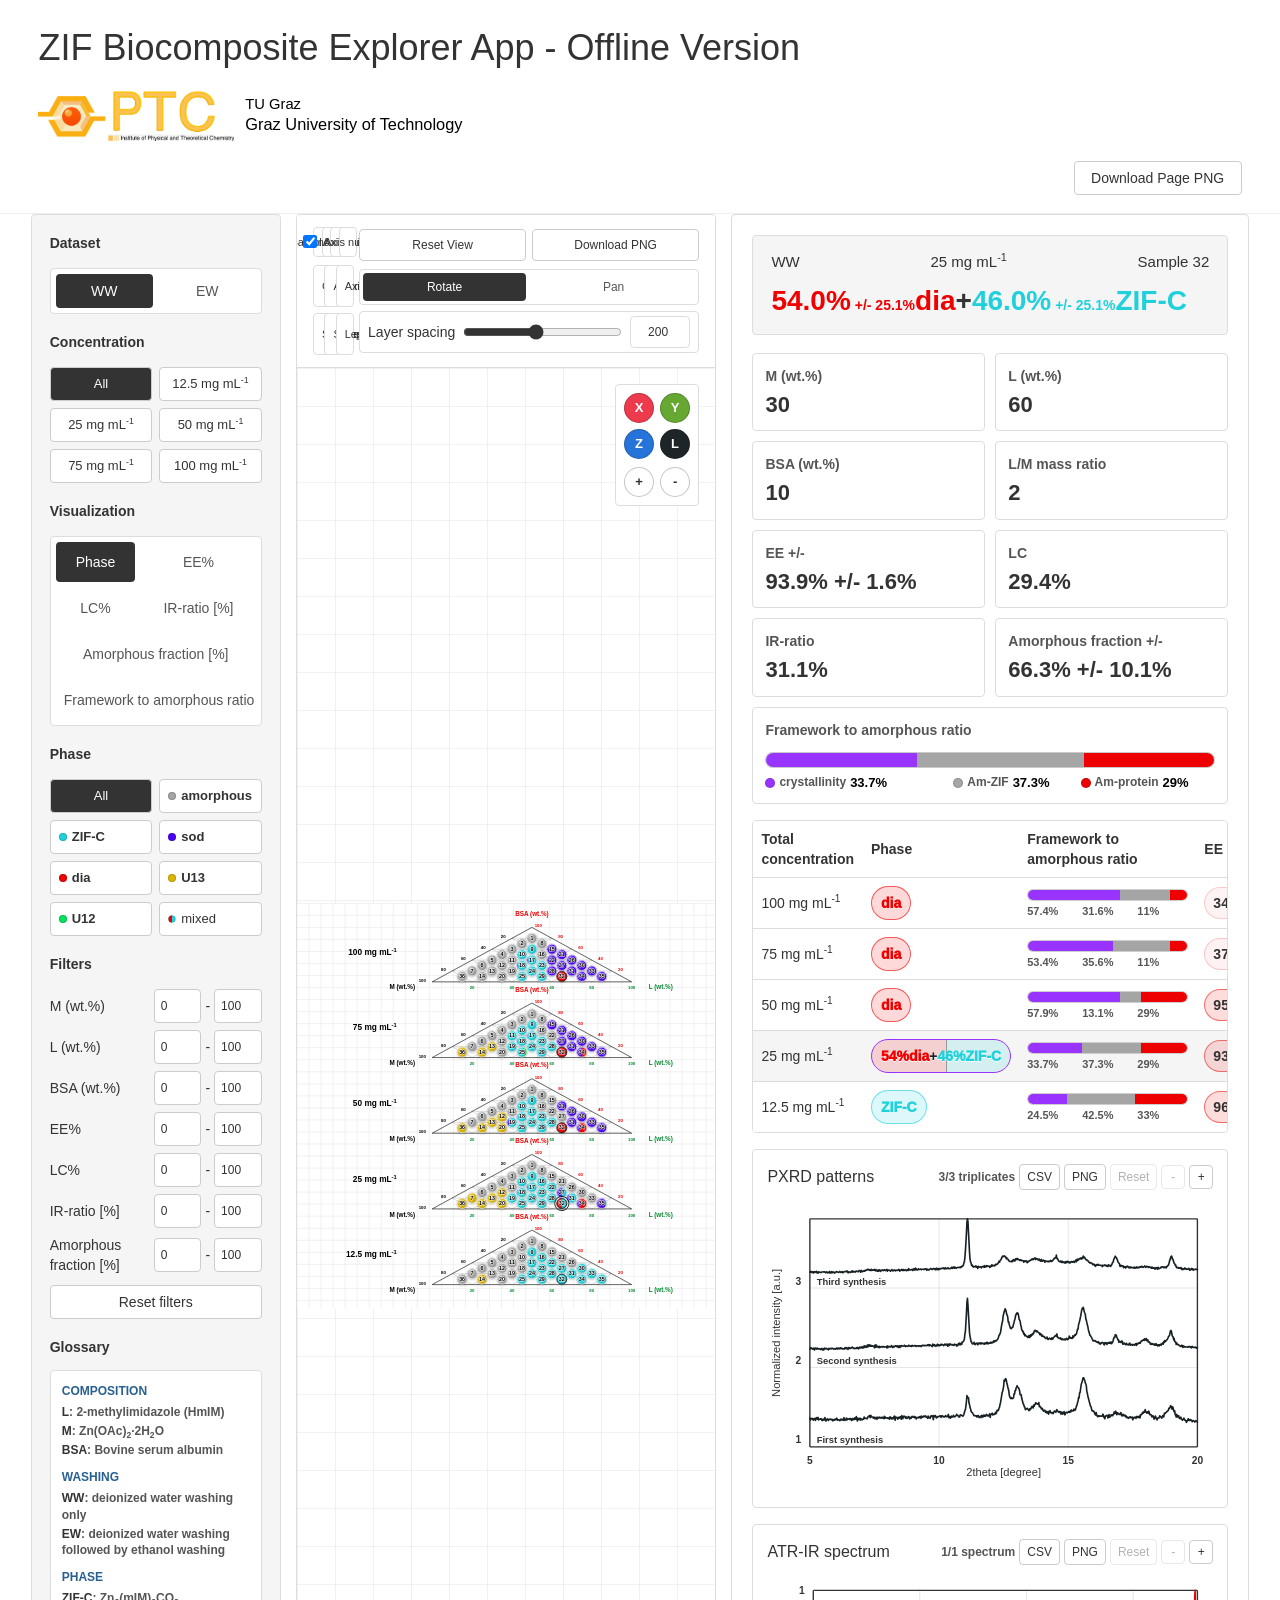
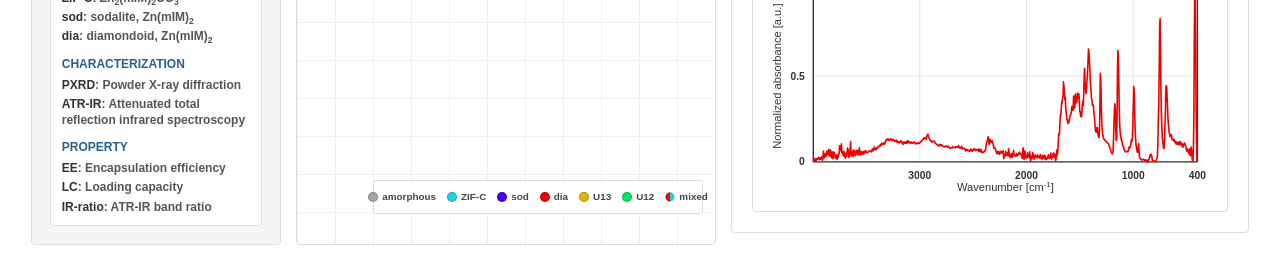
==== index.html @ 2b9bbbc7 "Refresh all website content" ====
<!doctype html>
<html lang="en">
  <head>
    <meta charset="utf-8" />
    <meta name="viewport" content="width=device-width, initial-scale=1" />
    <title>Phase Ternary Stack</title>
    <link rel="stylesheet" href="styles.css?v=20260602-compact-figure-controls" />
  </head>
  <body>
    <header class="app-header">
      <div class="title-row">
        <h1>ZIF Biocomposite Explorer App - Offline Version</h1>
        <a
          class="ptc-logo-link"
          href="https://www.tugraz.at/institute/ptc/home"
          target="_blank"
          rel="noopener noreferrer"
          aria-label="Open PTC Institute homepage"
        >
          <span class="ptc-logo-lockup">
            <img
              class="ptc-logo-image"
              src="PTC.png?v=20260529"
              width="2023"
              height="530"
              alt="PTC Institute of Physical and Theoretical Chemistry"
            />
          </span>
          <span class="ptc-university-text" aria-label="TU Graz, Graz University of Technology">
            <span class="ptc-university-short">TU Graz</span>
            <span>Graz University of Technology</span>
          </span>
        </a>
      </div>
      <button id="downloadPagePng" class="tool-button primary page-download-button" type="button">
        Download Page PNG
      </button>
    </header>

    <main class="app-shell">
      <aside class="controls-panel" aria-label="Display controls">
        <section class="control-section">
          <h2>Dataset</h2>
          <div class="dataset-tabs" aria-label="Dataset">
            <button class="dataset-tab is-active" type="button" data-dataset="WW">WW</button>
            <button class="dataset-tab" type="button" data-dataset="EW">EW</button>
          </div>
        </section>

        <section class="control-section">
          <h2>Concentration</h2>
          <div class="filter-group" id="concentrationFilters" aria-label="Concentration filter"></div>
        </section>

        <section class="control-section">
          <h2>Visualization</h2>
          <div class="metric-tabs" id="visualizationFilters" aria-label="Visualization mode">
            <button class="metric-tab is-active" type="button" data-visualization="phase">Phase</button>
            <button class="metric-tab" type="button" data-visualization="EE">EE%</button>
            <button class="metric-tab" type="button" data-visualization="LC">LC%</button>
            <button class="metric-tab" type="button" data-visualization="IR">IR-ratio [%]</button>
            <button class="metric-tab" type="button" data-visualization="AF">Amorphous fraction [%]</button>
            <button class="metric-tab" type="button" data-visualization="FRAMEWORK">Framework to amorphous ratio</button>
          </div>
        </section>

        <section class="control-section">
          <h2>Phase</h2>
          <div class="filter-group" id="phaseFilters" aria-label="Phase filter"></div>
        </section>

        <section class="control-section">
          <h2>Filters</h2>
          <div class="range-filter-grid" id="valueFilters" aria-label="M, L, BSA, EE, LC, IR-ratio, and amorphous fraction filters">
            <label class="range-filter">
              <span>M (wt.%)</span>
              <span class="range-fields">
                <input type="number" min="0" max="100" step="1" value="0" data-filter-key="M" data-range-bound="min" />
                <span>-</span>
                <input type="number" min="0" max="100" step="1" value="100" data-filter-key="M" data-range-bound="max" />
              </span>
            </label>
            <label class="range-filter">
              <span>L (wt.%)</span>
              <span class="range-fields">
                <input type="number" min="0" max="100" step="1" value="0" data-filter-key="L" data-range-bound="min" />
                <span>-</span>
                <input type="number" min="0" max="100" step="1" value="100" data-filter-key="L" data-range-bound="max" />
              </span>
            </label>
            <label class="range-filter">
              <span>BSA (wt.%)</span>
              <span class="range-fields">
                <input type="number" min="0" max="100" step="1" value="0" data-filter-key="BSA" data-range-bound="min" />
                <span>-</span>
                <input type="number" min="0" max="100" step="1" value="100" data-filter-key="BSA" data-range-bound="max" />
              </span>
            </label>
            <label class="range-filter">
              <span>EE%</span>
              <span class="range-fields">
                <input type="number" min="0" max="100" step="0.1" value="0" data-filter-key="EE" data-range-bound="min" />
                <span>-</span>
                <input type="number" min="0" max="100" step="0.1" value="100" data-filter-key="EE" data-range-bound="max" />
              </span>
            </label>
            <label class="range-filter">
              <span>LC%</span>
              <span class="range-fields">
                <input type="number" min="0" max="100" step="0.1" value="0" data-filter-key="LC" data-range-bound="min" />
                <span>-</span>
                <input type="number" min="0" max="100" step="0.1" value="100" data-filter-key="LC" data-range-bound="max" />
              </span>
            </label>
            <label class="range-filter">
              <span>IR-ratio [%]</span>
              <span class="range-fields">
                <input type="number" min="0" max="100" step="0.1" value="0" data-filter-key="IR" data-range-bound="min" />
                <span>-</span>
                <input type="number" min="0" max="100" step="0.1" value="100" data-filter-key="IR" data-range-bound="max" />
              </span>
            </label>
            <label class="range-filter">
              <span>Amorphous fraction [%]</span>
              <span class="range-fields">
                <input type="number" min="0" max="100" step="0.1" value="0" data-filter-key="AF" data-range-bound="min" />
                <span>-</span>
                <input type="number" min="0" max="100" step="0.1" value="100" data-filter-key="AF" data-range-bound="max" />
              </span>
            </label>
          </div>
          <button id="resetValueFilters" class="filter-reset" type="button">Reset filters</button>
        </section>

        <section class="control-section glossary-section" aria-label="Glossary">
          <h2>Glossary</h2>
          <dl class="glossary-list">
            <div class="glossary-group">
              <dt>Composition</dt>
              <dd><strong>L</strong>: 2-methylimidazole (HmIM)</dd>
              <dd><strong>M</strong>: Zn(OAc)<sub>2</sub>&middot;2H<sub>2</sub>O</dd>
              <dd><strong>BSA</strong>: Bovine serum albumin</dd>
            </div>
            <div class="glossary-group">
              <dt>Washing</dt>
              <dd><strong>WW</strong>: deionized water washing only</dd>
              <dd><strong>EW</strong>: deionized water washing followed by ethanol washing</dd>
            </div>
            <div class="glossary-group">
              <dt>Phase</dt>
              <dd><strong>ZIF-C</strong>: Zn<sub>2</sub>(mIM)<sub>2</sub>CO<sub>3</sub></dd>
              <dd><strong>sod</strong>: sodalite, Zn(mIM)<sub>2</sub></dd>
              <dd><strong>dia</strong>: diamondoid, Zn(mIM)<sub>2</sub></dd>
            </div>
            <div class="glossary-group">
              <dt>Characterization</dt>
              <dd><strong>PXRD</strong>: Powder X-ray diffraction</dd>
              <dd><strong>ATR-IR</strong>: Attenuated total reflection infrared spectroscopy</dd>
            </div>
            <div class="glossary-group">
              <dt>Property</dt>
              <dd><strong>EE</strong>: Encapsulation efficiency</dd>
              <dd><strong>LC</strong>: Loading capacity</dd>
              <dd><strong>IR-ratio</strong>: ATR-IR band ratio</dd>
            </div>
          </dl>
        </section>
      </aside>

      <section class="visual-surface" aria-label="Stacked ternary plot">
        <div class="plot-toolbar">
          <div class="toolbar-left">
            <div class="display-options" aria-label="Display options">
              <label class="display-toggle">
                <input id="sampleNumberToggle" type="checkbox" checked />
                <span>Sample numbers</span>
              </label>
              <label class="display-toggle">
                <input id="concentrationLabelToggle" type="checkbox" checked />
                <span>Concentrations</span>
              </label>
              <label class="display-toggle">
                <input id="axisLabelToggle" type="checkbox" checked />
                <span>Axis labels</span>
              </label>
              <label class="display-toggle">
                <input id="axisTickToggle" type="checkbox" checked />
                <span>Axis numbers</span>
              </label>
            </div>
            <div class="font-size-controls" aria-label="Font size controls">
              <label class="font-size-control">
                <span>Concentration size</span>
                <select id="concentrationFontScale">
                  <option value="0.5">-1x</option>
                  <option value="0.75">-0.5x</option>
                  <option value="1" selected>1x</option>
                  <option value="1.5">1.5x</option>
                  <option value="2">2x</option>
                  <option value="2.5">2.5x</option>
                  <option value="3">3x</option>
                </select>
              </label>
              <label class="font-size-control">
                <span>Axis number size</span>
                <select id="axisTickFontScale">
                  <option value="0.5">-1x</option>
                  <option value="0.75">-0.5x</option>
                  <option value="1" selected>1x</option>
                  <option value="1.5">1.5x</option>
                  <option value="2">2x</option>
                  <option value="2.5">2.5x</option>
                  <option value="3">3x</option>
                </select>
              </label>
              <label class="font-size-control">
                <span>Axis label size</span>
                <select id="axisLabelFontScale">
                  <option value="0.5">-1x</option>
                  <option value="0.75">-0.5x</option>
                  <option value="1" selected>1x</option>
                  <option value="1.5">1.5x</option>
                  <option value="2">2x</option>
                  <option value="2.5">2.5x</option>
                  <option value="3">3x</option>
                </select>
              </label>
              <label class="font-size-control">
                <span>Sample circle size</span>
                <select id="sampleCircleSizeLevel">
                  <option value="0.5">-1x</option>
                  <option value="0.75">-0.5x</option>
                  <option value="1" selected>1x</option>
                  <option value="1.5">1.5x</option>
                  <option value="2">2x</option>
                  <option value="2.5">2.5x</option>
                  <option value="3">3x</option>
                </select>
              </label>
              <label class="font-size-control">
                <span>Sample number size</span>
                <select id="sampleNumberSizeLevel">
                  <option value="0.5">-1x</option>
                  <option value="0.75">-0.5x</option>
                  <option value="1" selected>1x</option>
                  <option value="1.5">1.5x</option>
                  <option value="2">2x</option>
                  <option value="2.5">2.5x</option>
                  <option value="3">3x</option>
                </select>
              </label>
              <label class="font-size-control">
                <span>Legend size</span>
                <select id="legendFontScale">
                  <option value="0.5">-1x</option>
                  <option value="0.75">-0.5x</option>
                  <option value="1" selected>1x</option>
                  <option value="1.5">1.5x</option>
                  <option value="2">2x</option>
                  <option value="2.5">2.5x</option>
                  <option value="3">3x</option>
                </select>
              </label>
            </div>
            <div class="legend" id="legend" aria-label="Phase legend"></div>
          </div>
          <div class="figure-controls">
            <div class="figure-actions">
              <button id="resetView" class="tool-button" type="button">Reset View</button>
              <button id="downloadPng" class="tool-button primary" type="button">Download PNG</button>
            </div>
            <div class="navigation-toolbar" aria-label="Navigation controls">
              <div class="mode-tabs" aria-label="Drag mode">
                <button class="mode-tab is-active" type="button" data-drag-mode="rotate">Rotate</button>
                <button class="mode-tab" type="button" data-drag-mode="pan">Pan</button>
              </div>
              <label class="layer-spacing-control">
                <span class="layer-spacing-head">
                  <span>Layer spacing</span>
                  <input
                    id="layerGapNumber"
                    class="layer-spacing-number"
                    type="number"
                    min="130"
                    max="285"
                    step="1"
                    value="200"
                    aria-label="Layer spacing value"
                  />
                </span>
                <input id="layerGapControl" type="range" min="130" max="285" step="1" value="200" />
              </label>
            </div>
          </div>
        </div>
        <div class="plot-frame">
          <svg id="ternaryStack" role="img" aria-label="Five stacked ternary phase layers"></svg>
          <div class="phase-legend-dock is-hidden" id="phaseLegendDock" aria-label="Visualization legend"></div>
          <div class="view-gizmo" aria-label="View and zoom controls">
            <div class="gizmo-row">
              <button class="gizmo-axis x-axis" type="button" data-view="x" title="Side view">X</button>
              <button class="gizmo-axis y-axis" type="button" data-view="y" title="Front view">Y</button>
            </div>
            <div class="gizmo-row">
              <button class="gizmo-axis z-axis" type="button" data-view="z" title="Top view">Z</button>
              <button class="gizmo-axis l-axis" type="button" data-view="l" title="L direction">L</button>
            </div>
            <div class="gizmo-zoom">
              <button id="zoomIn" type="button" title="Zoom in">+</button>
              <button id="zoomOut" type="button" title="Zoom out">-</button>
            </div>
          </div>
        </div>
      </section>

      <aside class="detail-panel" aria-label="Selected sample phase result">
        <div class="detail-summary-card">
          <div class="detail-heading">
            <div class="detail-heading-meta">
              <p class="eyebrow" id="detailDataset">WW</p>
              <p class="detail-heading-concentration" id="detailHeaderConcentration">100 mg mL<sup>-1</sup></p>
            </div>
            <h2 id="detailTitle">Sample 34</h2>
          </div>

          <div class="phase-result">
            <span id="selectedConcentration">100 mg mL<sup>-1</sup></span>
            <strong id="selectedPhase">-</strong>
          </div>
        </div>

        <dl class="composition-grid">
          <div>
            <dt>M (wt.%)</dt>
            <dd id="detailM">-</dd>
          </div>
          <div>
            <dt>L (wt.%)</dt>
            <dd id="detailL">-</dd>
          </div>
          <div>
            <dt>BSA (wt.%)</dt>
            <dd id="detailBSA">-</dd>
          </div>
          <div>
            <dt>L/M mass ratio</dt>
            <dd id="detailRatio">-</dd>
          </div>
          <div>
            <dt>EE +/-</dt>
            <dd id="detailEE">-</dd>
          </div>
          <div>
            <dt>LC</dt>
            <dd id="detailLC">-</dd>
          </div>
          <div>
            <dt>IR-ratio</dt>
            <dd id="detailIR">-</dd>
          </div>
          <div>
            <dt>Amorphous fraction +/-</dt>
            <dd id="detailAF">-</dd>
          </div>
          <div class="wide-metric framework-detail-card">
            <dt>Framework to amorphous ratio</dt>
            <dd id="detailFramework" class="framework-detail">-</dd>
          </div>
        </dl>

        <div class="phase-table-wrap">
          <table class="phase-table">
            <thead>
              <tr>
                <th>Total concentration</th>
                <th>Phase</th>
                <th>Framework to amorphous ratio</th>
                <th>EE</th>
                <th>LC</th>
                <th>IR-ratio</th>
                <th>Amorphous fraction</th>
              </tr>
            </thead>
            <tbody id="phaseRows"></tbody>
          </table>
          <div class="phase-table-scroll-hint" aria-hidden="true"></div>
        </div>

        <section class="xrd-panel" aria-label="Selected sample PXRD patterns">
          <div class="xrd-heading">
            <h3>PXRD patterns</h3>
            <div class="spectrum-toolbar">
              <span id="xrdStatus">-</span>
              <button id="xrdDownloadCsv" class="spectrum-button" type="button" title="Download PXRD CSV">CSV</button>
              <button id="xrdDownloadPng" class="spectrum-button" type="button" title="Download PXRD PNG">PNG</button>
              <button id="xrdReset" class="spectrum-button" type="button" title="Reset PXRD zoom and pan">Reset</button>
              <button id="xrdZoomOut" class="spectrum-button icon-button" type="button" title="PXRD zoom out">-</button>
              <button id="xrdZoomIn" class="spectrum-button icon-button" type="button" title="PXRD zoom in">+</button>
            </div>
          </div>
          <svg id="xrdPlot" role="img" aria-label="Triplicate PXRD patterns"></svg>
          <div class="xrd-legend" id="xrdLegend"></div>
        </section>

        <section class="xrd-panel ir-panel" aria-label="Selected sample ATR-IR spectrum">
          <div class="xrd-heading">
            <h3>ATR-IR spectrum</h3>
            <div class="spectrum-toolbar">
              <span id="irStatus">-</span>
              <button id="irDownloadCsv" class="spectrum-button" type="button" title="Download ATR-IR CSV">CSV</button>
              <button id="irDownloadPng" class="spectrum-button" type="button" title="Download ATR-IR PNG">PNG</button>
              <button id="irReset" class="spectrum-button" type="button" title="Reset ATR-IR zoom and pan">Reset</button>
              <button id="irZoomOut" class="spectrum-button icon-button" type="button" title="ATR-IR zoom out">-</button>
              <button id="irZoomIn" class="spectrum-button icon-button" type="button" title="ATR-IR zoom in">+</button>
            </div>
          </div>
          <svg id="irPlot" role="img" aria-label="Selected sample ATR-IR spectrum"></svg>
        </section>
      </aside>
    </main>

    <script src="data/phase-data.js"></script>
    <script src="data/metrics-data.js"></script>
    <script src="data/framework-data.js?v=20260601-crystalline-zif-label"></script>
    <script src="data/ir-ratio-data.js"></script>
    <script src="data/amorphous-fraction-data.js"></script>
    <script src="data/xrd-data.js"></script>
    <script src="data/ir-data.js"></script>
    <script src="ptc-logo-data.js?v=20260531-logo"></script>
    <script src="vendor/html2canvas.min.js"></script>
    <script src="app.js?v=20260602-gizmo-top-right"></script>
  </body>
</html>
---- styles.css ----
:root {
  color-scheme: light;
  --bg: #ffffff;
  --surface: #ffffff;
  --surface-strong: #f5f5f5;
  --ink: #333333;
  --muted: #555555;
  --line: #dddddd;
  --line-strong: #cccccc;
  --accent: #337ab7;
  --accent-dark: #286090;
  --shadow: none;
  --radius: 4px;
  --phase-amorphous: #a5a5a5;
  --phase-zifc: #20d1dc;
  --phase-sod: #4900f8;
  --phase-dia: #f10000;
  --phase-u13: #ddb600;
  --phase-u12: #00e45c;
  --phase-mixed: #9933ff;
}

* {
  box-sizing: border-box;
}

html {
  background: #ffffff;
}

body {
  margin: 0;
  min-height: 100vh;
  background: var(--bg);
  color: var(--ink);
  font-family: Arial, sans-serif;
  line-height: 1.42857143;
}

button,
input,
select {
  font: inherit;
}

.app-header {
  display: flex;
  flex-wrap: wrap;
  align-items: center;
  justify-content: space-between;
  gap: 16px 24px;
  padding: 28px clamp(18px, 3vw, 44px) 18px;
}

.title-row {
  display: flex;
  flex-wrap: wrap;
  align-items: center;
  gap: 18px;
}

.ptc-logo-link {
  display: inline-flex;
  align-items: center;
  gap: clamp(8px, 0.9vw, 14px);
  width: auto;
  max-width: min(58vw, 760px);
  min-width: 0;
  padding: 4px 0;
  color: var(--ink);
  line-height: 1;
  text-decoration: none;
}

.ptc-logo-lockup {
  display: inline-flex;
  flex: 0 1 auto;
  align-items: center;
  min-width: 0;
  line-height: 1;
}

.ptc-logo-image {
  display: block;
  width: auto;
  height: clamp(43px, 4vw, 74px);
  max-width: min(27.2vw, 344px);
  object-fit: contain;
}

html.is-page-capturing,
body.is-page-capturing {
  background: #ffffff !important;
}

body.is-page-capturing .app-header,
body.is-page-capturing .ptc-logo-link,
body.is-page-capturing .ptc-logo-lockup {
  background: #ffffff !important;
}

body.is-page-capturing .controls-panel,
body.is-page-capturing .detail-panel {
  position: static !important;
  top: auto !important;
}

body.is-page-capturing .ptc-logo-image {
  max-width: none !important;
  object-fit: unset !important;
  object-position: initial !important;
  background: #ffffff !important;
}

.ptc-mark {
  display: inline-grid;
  flex: 0 0 auto;
  place-items: center;
  width: clamp(46px, 4.4vw, 76px);
  aspect-ratio: 120 / 72;
}

.ptc-mark svg {
  display: block;
  width: 100%;
  height: 100%;
  overflow: visible;
}

.ptc-wordmark {
  display: grid;
  flex: 0 1 auto;
  min-width: 0;
  line-height: 1;
}

.ptc-letters {
  color: #ffc455;
  font-size: clamp(42px, 4.7vw, 76px);
  font-weight: 400;
  letter-spacing: 0;
  line-height: 0.78;
  -webkit-text-stroke: 2px #f0b400;
  text-shadow:
    0 1px 0 #e6ac00,
    0 2px 2px rgba(123, 95, 0, 0.22);
}

.ptc-institute {
  color: #1d2528;
  font-size: clamp(4px, 0.48vw, 7px);
  font-weight: 760;
  line-height: 1;
  white-space: nowrap;
}

.ptc-mark-bar {
  fill: #f0b400;
}

.ptc-mark-hex {
  fill: #ffc237;
}

.ptc-mark-face {
  fill: #fff2c6;
  stroke: #f4d07a;
  stroke-width: 4;
  stroke-linejoin: round;
}

.ptc-mark-core {
  fill: #ff3d10;
}

.ptc-mark-glint {
  fill: rgba(255, 244, 178, 0.9);
}

.ptc-university-text {
  display: grid;
  flex: 0 1 auto;
  gap: 2px;
  color: #000000;
  font-size: clamp(14px, 1.28vw, 22px);
  font-weight: 300;
  letter-spacing: 0;
  line-height: 1.18;
  text-transform: none;
  white-space: nowrap;
}

.ptc-university-short {
  font-size: 0.9em;
}

.page-download-button {
  flex: 0 0 auto;
  margin-left: auto;
  min-width: 168px;
  white-space: nowrap;
}

.eyebrow {
  margin: 0 0 7px;
  color: var(--accent-dark);
  font-size: 28px;
  font-weight: 880;
  letter-spacing: 0;
  text-transform: uppercase;
}

h1,
h2 {
  margin: 0;
  letter-spacing: 0;
}

h1 {
  font-size: clamp(28px, 4vw, 46px);
  line-height: 1;
}

h2 {
  font-size: 28px;
}

.dataset-tabs,
.mode-tabs,
.metric-tabs {
  display: inline-flex;
  align-items: center;
  gap: 6px;
  padding: 5px;
  border: 1px solid var(--line);
  border-radius: var(--radius);
  background: rgba(255, 253, 248, 0.8);
}

.dataset-tabs {
  display: grid;
  grid-template-columns: repeat(2, minmax(0, 1fr));
  width: 100%;
}

.dataset-tabs .dataset-tab {
  width: 100%;
  min-width: 0;
}

.metric-tabs {
  display: grid;
  grid-template-columns: minmax(0, 0.82fr) minmax(0, 1.18fr);
  width: 100%;
}

.metric-tabs .metric-tab {
  width: 100%;
  min-width: 0;
  padding: 10px 8px;
  white-space: nowrap;
}

.metric-tabs .metric-tab[data-visualization="AF"],
.metric-tabs .metric-tab[data-visualization="FRAMEWORK"] {
  grid-column: 1 / -1;
}

.dataset-tab,
.mode-tab,
.metric-tab,
.filter-button {
  min-width: 64px;
  border: 0;
  border-radius: 6px;
  padding: 10px 16px;
  background: transparent;
  color: var(--muted);
  font-family: inherit;
  font-size: 12px;
  font-weight: 500;
  line-height: 1.15;
  cursor: pointer;
}

.dataset-tab.is-active,
.mode-tab.is-active,
.metric-tab.is-active,
.filter-button.is-active {
  background: var(--ink);
  color: #ffffff;
}

.app-shell {
  display: grid;
  grid-template-columns: minmax(190px, 250px) minmax(420px, 1fr) minmax(320px, 520px);
  gap: clamp(12px, 1.2vw, 20px);
  padding: 0 clamp(8px, 2.4vw, 44px) 32px;
}

.visual-surface,
.controls-panel,
.detail-panel {
  border: 1px solid rgba(143, 129, 109, 0.34);
  border-radius: var(--radius);
  background: var(--surface);
  box-shadow: var(--shadow);
}

.visual-surface {
  display: grid;
  grid-template-rows: auto minmax(760px, 1fr);
  min-width: 0;
  overflow: hidden;
  background:
    linear-gradient(90deg, rgba(221, 221, 221, 0.42) 1px, transparent 1px),
    linear-gradient(rgba(221, 221, 221, 0.38) 1px, transparent 1px),
    #ffffff;
  background-size: 38px 38px;
}

.controls-panel {
  position: sticky;
  top: 18px;
  align-self: start;
  display: grid;
  gap: 18px;
  min-width: 0;
  padding: 18px;
}

.control-section {
  display: grid;
  gap: 10px;
}

.control-section h2 {
  color: var(--muted);
  font-size: 12px;
  font-weight: 820;
  text-transform: uppercase;
}

.filter-group {
  display: flex;
  flex-wrap: wrap;
  gap: 7px;
}

.filter-button {
  display: inline-flex;
  align-items: center;
  justify-content: center;
  min-width: auto;
  border: 1px solid var(--line);
  padding: 8px 10px;
  background: #ffffff;
  font-size: 12px;
  font-weight: 500;
  line-height: 1.15;
  white-space: nowrap;
}

.filter-button .phase-dot {
  display: inline-block;
  flex: 0 0 auto;
  width: 10px;
  height: 10px;
  margin-right: 6px;
  border: 1px solid rgba(0, 0, 0, 0.18);
  border-radius: 50%;
  vertical-align: -1px;
}

#concentrationFilters {
  display: grid;
  grid-template-columns: repeat(2, minmax(0, 1fr));
  gap: 7px;
}

#concentrationFilters .filter-button {
  min-width: 0;
  width: 100%;
  padding: 7px 7px;
  font-size: 12px;
  font-weight: 500;
  justify-content: center;
}

#concentrationFilters sup {
  font-size: 0.68em;
  line-height: 0;
  position: relative;
  top: -0.42em;
}

#phaseFilters {
  display: grid;
  grid-template-columns: repeat(2, minmax(0, 1fr));
  gap: 7px;
}

#phaseFilters .filter-button {
  justify-content: flex-start;
  min-width: 0;
  padding: 7px 7px;
  font-size: 12px;
  font-weight: 500;
}

#phaseFilters .filter-button[data-phase-filter="all"] {
  justify-content: center;
}

#phaseFilters .filter-button .phase-dot {
  width: 8px;
  height: 8px;
  margin-right: 5px;
}

#phaseFilters .phase-filter-label {
  font-weight: 500;
}

#phaseFilters .phase-filter-label.is-primary-phase {
  font-weight: 760;
}

.mixed-legend-swatch {
  overflow: visible;
  border: 0 !important;
  border-radius: 0 !important;
  background: none !important;
  shape-rendering: geometricPrecision;
}

.display-toggle {
  display: flex;
  align-items: center;
  gap: 7px;
  width: fit-content;
  border: 1px solid var(--line);
  border-radius: 7px;
  padding: 6px 8px;
  background: #ffffff;
  color: var(--ink);
  font-size: 11px;
  font-weight: 500;
}

.display-toggle input {
  width: 13px;
  height: 13px;
  margin: 0;
  accent-color: var(--teal);
}

.range-filter-grid {
  display: grid;
  gap: 7px;
}

.range-filter {
  display: grid;
  grid-template-columns: 86px minmax(0, 1fr);
  align-items: center;
  gap: 6px;
  color: var(--muted);
  font-size: 12px;
  font-weight: 780;
  line-height: 1.2;
}

.range-fields {
  display: grid;
  grid-template-columns: minmax(42px, 1fr) auto minmax(42px, 1fr);
  align-items: center;
  gap: 4px;
}

.range-fields input {
  width: 100%;
  min-width: 0;
  border: 1px solid var(--line);
  border-radius: 6px;
  padding: 6px 2px 6px 6px;
  background: #ffffff;
  color: var(--ink);
  font-size: 11px;
  font-weight: 720;
}

.filter-reset {
  border: 1px solid var(--line);
  border-radius: 6px;
  padding: 8px 10px;
  background: #ffffff;
  color: var(--muted);
  font-size: 12px;
  font-weight: 760;
  cursor: pointer;
}

.filter-reset:hover {
  color: var(--ink);
}

.layer-spacing-control {
  display: grid;
  gap: 8px;
  border: 1px solid var(--line);
  border-radius: var(--radius);
  padding: 10px;
  background: rgba(255, 253, 248, 0.82);
}

.layer-spacing-head {
  display: flex;
  align-items: center;
  justify-content: space-between;
  gap: 12px;
  color: var(--muted);
  font-size: 12px;
  font-weight: 820;
}

.layer-spacing-number {
  width: 72px;
  min-width: 64px;
  border: 1px solid var(--line);
  border-radius: var(--radius);
  padding: 5px 4px 5px 8px;
  background: #ffffff;
  color: var(--ink);
  text-align: right;
  font-weight: 860;
}

.layer-spacing-control input[type="range"] {
  width: 100%;
  margin: 0;
  accent-color: #333333;
  cursor: pointer;
}

.glossary-section {
  gap: 8px;
}

.glossary-list {
  display: grid;
  gap: 9px;
  margin: 0;
  padding: 10px 11px;
  border: 1px solid var(--line);
  border-radius: var(--radius);
  background: rgba(255, 253, 248, 0.82);
}

.glossary-group {
  display: grid;
  gap: 3px;
}

.glossary-group dt {
  color: var(--accent-dark);
  font-size: 11px;
  font-weight: 860;
  letter-spacing: 0;
  text-transform: uppercase;
}

.glossary-group dd {
  margin: 0;
  color: var(--muted);
  font-size: 11.5px;
  font-weight: 610;
  line-height: 1.28;
}

.glossary-group strong {
  color: var(--ink);
  font-weight: 860;
}

.glossary-group sub {
  font-size: 0.72em;
  line-height: 0;
}

.plot-toolbar {
  display: flex;
  align-items: center;
  justify-content: space-between;
  gap: 18px;
  min-height: 62px;
  padding: 12px 16px;
  border-bottom: 1px solid var(--line);
  background: var(--surface);
}

.toolbar-left {
  --toolbar-control-grid-width: min(100%, 760px);
  display: grid;
  flex: 1 1 auto;
  align-items: start;
  gap: 8px;
  min-width: 0;
}

.display-options {
  display: grid;
  grid-template-columns: repeat(4, minmax(0, 1fr));
  align-items: stretch;
  gap: 6px;
  width: var(--toolbar-control-grid-width);
}

.plot-toolbar .display-toggle {
  justify-content: center;
  min-height: 30px;
  padding: 5px 8px;
  white-space: nowrap;
}

.font-size-controls {
  display: grid;
  grid-template-columns: repeat(3, minmax(0, 1fr));
  align-items: stretch;
  gap: 6px;
  width: var(--toolbar-control-grid-width);
}

.navigation-toolbar {
  display: grid;
  gap: 6px;
  width: 100%;
}

.plot-toolbar .mode-tabs {
  display: grid;
  grid-template-columns: 1fr 1fr;
  min-height: 34px;
  padding: 3px;
  width: 100%;
}

.plot-toolbar .mode-tab {
  width: 100%;
  min-width: 0;
  min-height: 28px;
  padding: 5px 10px;
  font-size: 12px;
  font-weight: 400;
  line-height: 1.1;
}

.plot-toolbar .layer-spacing-control {
  grid-template-columns: auto minmax(120px, 1fr) 60px;
  align-items: center;
  width: 100%;
  min-height: 36px;
  gap: 8px;
  padding: 4px 8px;
  border: 1px solid var(--line);
  border-radius: 7px;
  background: #ffffff;
}

.plot-toolbar .layer-spacing-head {
  display: contents;
  font-size: 12px;
}

.plot-toolbar .layer-spacing-head > span {
  grid-column: 1;
  white-space: nowrap;
}

.plot-toolbar .layer-spacing-number {
  grid-column: 3;
  justify-self: end;
  width: 60px;
  min-width: 60px;
  padding: 4px 6px;
  border: 1px solid var(--line);
  border-radius: 4px;
  font-size: 12px;
  background: #ffffff;
}

.plot-toolbar .layer-spacing-control input[type="range"] {
  grid-column: 2;
  grid-row: 1;
  min-width: 0;
}

.plot-toolbar .layer-spacing-number:focus {
  border-color: var(--accent);
  outline: 2px solid rgba(15, 127, 121, 0.16);
}

.font-size-control {
  display: inline-flex;
  align-items: center;
  gap: 6px;
  min-height: 30px;
  border: 1px solid var(--line);
  border-radius: 7px;
  padding: 5px 7px;
  background: #ffffff;
  color: var(--ink);
  font-size: 11px;
  font-weight: 500;
  white-space: nowrap;
}

.font-size-control select {
  width: 62px;
  min-width: 62px;
  border: 1px solid var(--line);
  border-radius: 5px;
  padding: 3px 18px 3px 6px;
  background: #ffffff;
  color: var(--ink);
  font-size: 11px;
  font-weight: 500;
  cursor: pointer;
}

.plot-toolbar .legend:empty {
  display: none;
}

.figure-controls {
  display: inline-flex;
  flex: 0 0 min(340px, 100%);
  flex-direction: column;
  align-items: flex-end;
  justify-content: flex-end;
  width: min(340px, 100%);
  gap: 6px;
}

.figure-controls .figure-actions {
  display: grid;
  grid-template-columns: minmax(0, 1fr) minmax(0, 1fr);
  width: 100%;
  gap: 6px;
}

.figure-controls .tool-button {
  width: 100%;
  min-width: 0;
  min-height: 32px;
  padding: 4px 10px;
  font-size: 12px;
  font-weight: 400;
  line-height: 16px;
  white-space: nowrap;
}

.legend {
  display: flex;
  flex-wrap: wrap;
  align-items: center;
  gap: 8px 13px;
}

.legend-item {
  display: inline-flex;
  align-items: center;
  gap: 7px;
  color: #3e494c;
  font-size: 12px;
  white-space: nowrap;
}

.legend-item strong {
  font-weight: 850;
}

.legend-swatch {
  width: 12px;
  height: 12px;
  border: 1px solid rgba(0, 0, 0, 0.2);
  border-radius: 50%;
}

.metric-legend {
  display: inline-flex;
  align-items: center;
  gap: 8px;
  color: #3e494c;
  font-size: 12px;
  font-weight: 760;
  white-space: nowrap;
}

.metric-scale {
  width: 126px;
  height: 12px;
  border: 1px solid rgba(0, 0, 0, 0.22);
  border-radius: 999px;
}

.metric-missing {
  width: 12px;
  height: 12px;
  border: 1px solid #4a4a4a;
  border-radius: 50%;
  background: #4a4a4a;
}

.phase-legend-dock {
  --legend-width: min(720px, calc(100% - 220px));
  --legend-font-size: 16px;
  --legend-gap: 18px;
  --legend-item-gap: 7px;
  --legend-padding-x: 18px;
  --legend-padding-y: 10px;
  --legend-swatch-size: 16px;
  --metric-label-width: 228px;
  --metric-scale-width: 260px;
  --legend-offset-x: 0px;
  position: absolute;
  left: 50%;
  bottom: 30px;
  z-index: 4;
  display: inline-flex;
  flex-wrap: nowrap;
  align-items: center;
  justify-content: center;
  gap: var(--legend-gap);
  width: var(--legend-width);
  max-width: calc(100% - 40px);
  padding: var(--legend-padding-y) var(--legend-padding-x);
  border: 1px solid rgba(116, 107, 92, 0.28);
  border-radius: 2px;
  background: rgba(255, 255, 255, 0.94);
  box-shadow: 0 8px 22px rgba(39, 35, 28, 0.12);
  transform: translateX(calc(-50% + var(--legend-offset-x)));
  transform-origin: bottom center;
  white-space: nowrap;
  pointer-events: none;
}

.phase-legend-dock.is-hidden {
  display: none;
}

.phase-legend-dock .legend-item,
.phase-legend-dock .metric-legend {
  flex: 0 1 auto;
}

.phase-legend-dock .legend-item,
.phase-legend-dock .metric-legend {
  font-size: var(--legend-font-size);
}

.phase-legend-dock .legend-item {
  gap: var(--legend-item-gap);
}

.phase-legend-dock .metric-legend {
  width: 100%;
  min-width: 0;
  gap: var(--legend-item-gap);
  justify-content: center;
}

.phase-legend-dock .metric-label {
  flex: 0 0 var(--metric-label-width);
  text-align: left;
}

.phase-legend-dock.is-framework-ratio .framework-legend-label {
  color: #3e494c;
  font-size: var(--legend-font-size);
  font-weight: 900;
  line-height: 1.2;
}

.phase-legend-dock .legend-swatch,
.phase-legend-dock .metric-missing {
  width: var(--legend-swatch-size);
  height: var(--legend-swatch-size);
}

.phase-legend-dock.is-framework-ratio .legend-item,
.phase-legend-dock.is-framework-ratio .legend-item strong {
  font-weight: 760;
}

.phase-legend-dock .metric-scale {
  flex: 1 1 var(--metric-scale-width);
  width: var(--metric-scale-width);
  max-width: var(--metric-scale-width);
  height: var(--legend-swatch-size);
}

.figure-actions {
  display: inline-flex;
  align-items: center;
  gap: 8px;
  white-space: nowrap;
}

.tool-button {
  border: 1px solid var(--line-strong);
  border-radius: 6px;
  padding: 10px 14px;
  background: #ffffff;
  color: var(--ink);
  font-weight: 760;
  cursor: pointer;
}

.tool-button.primary {
  border-color: var(--line-strong);
  background: #ffffff;
  color: var(--ink);
}

.plot-frame {
  position: relative;
  overflow: hidden;
  min-height: 760px;
  height: auto;
  cursor: grab;
  isolation: isolate;
  background:
    linear-gradient(90deg, rgba(221, 221, 221, 0.42) 1px, transparent 1px),
    linear-gradient(rgba(221, 221, 221, 0.38) 1px, transparent 1px),
    #ffffff;
  background-size: 38px 38px;
}

.plot-frame::before {
  content: "";
  position: absolute;
  inset: 0;
  z-index: -1;
  background:
    linear-gradient(90deg, rgba(221, 221, 221, 0.42) 1px, transparent 1px),
    linear-gradient(rgba(221, 221, 221, 0.38) 1px, transparent 1px),
    #ffffff;
  background-size: 38px 38px;
}

.plot-frame.is-dragging {
  cursor: grabbing;
}

.plot-frame.is-pan-mode {
  cursor: move;
}

#ternaryStack {
  position: relative;
  z-index: 1;
  display: block;
  width: 100%;
  min-width: 0;
  height: 100%;
  background: transparent;
  touch-action: none;
}

.plot-grid-bg {
  pointer-events: none;
}

.plot-grid-fill {
  fill: #ffffff;
}

.plot-grid-line {
  stroke: rgba(221, 221, 221, 0.42);
  stroke-width: 1;
  vector-effect: non-scaling-stroke;
}

.view-gizmo {
  position: absolute;
  top: 16px;
  right: 16px;
  bottom: auto;
  z-index: 5;
  display: grid;
  justify-items: center;
  gap: 6px;
  padding: 8px;
  border: 1px solid rgba(116, 107, 92, 0.34);
  border-radius: var(--radius);
  background: rgba(255, 253, 248, 0.78);
  box-shadow: 0 8px 22px rgba(40, 37, 31, 0.14);
  backdrop-filter: blur(6px);
}

.gizmo-row,
.gizmo-zoom {
  display: inline-flex;
  align-items: center;
  gap: 6px;
}

.gizmo-axis,
.gizmo-zoom button {
  display: inline-grid;
  place-items: center;
  width: 30px;
  height: 30px;
  border: 1px solid rgba(27, 31, 32, 0.25);
  border-radius: 50%;
  color: #ffffff;
  font-size: 13px;
  font-weight: 850;
  cursor: pointer;
}

.gizmo-axis.x-axis {
  background: #ed3b4d;
}

.gizmo-axis.y-axis {
  background: #66a832;
}

.gizmo-axis.z-axis {
  background: #2674d9;
}

.gizmo-axis.l-axis {
  background: #1d2528;
}

.gizmo-zoom {
  margin-top: 2px;
}

.gizmo-zoom button {
  background: #ffffff;
  color: var(--ink);
}

.layer-shadow {
  fill: transparent;
}

.layer-plane {
  fill: transparent;
  stroke: rgba(45, 47, 41, 0.62);
  stroke-width: 1.25;
}

.layer-grid {
  stroke: rgba(124, 117, 103, 0.28);
  stroke-width: 0.9;
  vector-effect: non-scaling-stroke;
}

.layer-edge {
  stroke: rgba(29, 37, 40, 0.58);
  stroke-width: 1;
  vector-effect: non-scaling-stroke;
}

.layer-label {
  fill: #000000;
  font-size: 26px;
  font-weight: 760;
}

.axis-label {
  fill: #000000;
  font-size: 20px;
  font-weight: 780;
}

.tick-label {
  fill: #000000;
  font-size: 15px;
  font-weight: 720;
}

.sample-point {
  cursor: pointer;
}

.sample-hit {
  fill: transparent;
  pointer-events: all;
}

.sample-dot {
  stroke: #ffffff;
  stroke-width: 2;
  filter: drop-shadow(0 3px 4px rgba(34, 32, 28, 0.18));
}

.framework-ball {
  filter: drop-shadow(0 3px 4px rgba(34, 32, 28, 0.18));
  pointer-events: none;
}

.framework-slice {
  stroke-width: 0.45;
  vector-effect: non-scaling-stroke;
}

.framework-ball-shade {
  fill: url(#frameworkBallGloss);
  pointer-events: none;
}

.framework-outline {
  fill: none;
}

.sample-number {
  fill: #000000;
  font-size: 17px;
  font-weight: 800;
  text-anchor: middle;
  dominant-baseline: middle;
  paint-order: stroke fill;
  stroke: #ffffff;
  stroke-width: 3px;
  stroke-linejoin: round;
  pointer-events: none;
}

.sample-point.is-selected-sample .sample-dot {
  stroke: #1d2528;
  stroke-width: 2.4;
}

.sample-point.is-selected-layer .sample-ring {
  fill: none;
  stroke: #1d2528;
  stroke-width: 3;
  opacity: 1;
}

.sample-ring {
  opacity: 0;
}

.detail-panel {
  position: sticky;
  top: 18px;
  align-self: start;
  min-width: 0;
  overflow: hidden;
  padding: 20px;
}

.detail-summary-card {
  display: grid;
  gap: 16px;
  margin-bottom: 18px;
  padding: 18px;
  border: 1px solid var(--line);
  border-radius: var(--radius);
  background: var(--surface-strong);
}

.detail-heading {
  display: flex;
  align-items: baseline;
  justify-content: space-between;
  gap: 24px;
  margin-bottom: 0;
}

.detail-heading-meta {
  display: contents;
  min-width: 0;
}

.detail-heading .eyebrow {
  color: #333333;
  margin: 0;
  font-size: 15px;
  font-weight: 500;
  line-height: 1.1;
  text-transform: none;
}

.detail-heading-concentration {
  margin: 0;
  color: #333333;
  font-size: 15px;
  font-weight: 500;
  line-height: 1.1;
  white-space: nowrap;
}

#detailTitle {
  flex: 0 0 auto;
  font-size: 15px;
  font-weight: 500;
  line-height: 1.1;
  text-align: left;
  white-space: nowrap;
}

.phase-result {
  display: grid;
  gap: 8px;
  padding: 16px;
  border: 1px solid var(--line);
  border-radius: var(--radius);
  background: var(--surface-strong);
}

.detail-summary-card .phase-result {
  padding: 0;
  border: 0;
  border-radius: 0;
  background: transparent;
}

.detail-summary-card .phase-result > span {
  display: none;
}

.phase-result span {
  color: var(--muted);
  font-size: 13px;
  font-weight: 700;
}

sup {
  font-size: 0.72em;
  line-height: 0;
}

.phase-result strong {
  color: var(--ink);
  font-size: clamp(20px, 2.6vw, 28px);
  line-height: 1.05;
  overflow-wrap: anywhere;
}

.phase-result strong.is-mixed-phase {
  white-space: nowrap;
  overflow-wrap: normal;
}

.phase-result strong strong,
.phase-chip strong,
.phase-component {
  font-size: inherit;
  font-weight: 920;
  line-height: inherit;
}

.phase-result .phase-component {
  display: inline;
}

.phase-result strong .phase-component {
  font-size: inherit;
  line-height: inherit;
  white-space: nowrap;
}

.phase-error {
  color: inherit;
  font-size: 0.18em;
  font-weight: inherit;
  line-height: inherit;
  -webkit-text-fill-color: inherit;
}

.composition-grid {
  display: grid;
  grid-template-columns: repeat(2, minmax(0, 1fr));
  gap: 10px;
  margin: 16px 0;
}

.composition-grid div {
  min-width: 0;
  border: 1px solid var(--line);
  border-radius: var(--radius);
  padding: 12px;
  background: #fbfaf6;
}

.composition-grid dt {
  color: var(--muted);
  font-size: 12px;
  font-weight: 760;
  white-space: nowrap;
}

.composition-grid dd {
  margin: 5px 0 0;
  font-size: 22px;
  font-weight: 780;
}

.composition-grid .wide-metric {
  grid-column: 1 / -1;
}

.framework-detail-card {
  display: grid;
  gap: 8px;
}

.composition-grid dd.framework-detail {
  display: grid;
  gap: 8px;
  margin-top: 4px;
  font-size: 12px;
  font-weight: 760;
}

.framework-ratio-bar {
  display: flex;
  width: 100%;
  height: 16px;
  overflow: hidden;
  border: 1px solid rgba(0, 0, 0, 0.18);
  border-radius: 999px;
  background: #f5f5f5;
}

.framework-ratio-segment {
  min-width: 0;
}

.framework-ratio-values {
  display: grid;
  grid-template-columns: minmax(130px, 1.35fr) minmax(86px, 0.9fr) minmax(108px, 1fr);
  column-gap: 6px;
  row-gap: 4px;
  align-items: start;
  color: var(--muted);
  font-size: 12px;
  font-weight: 760;
  line-height: 1.15;
}

.framework-ratio-item {
  display: inline-flex;
  align-items: center;
  gap: 4px;
  min-width: 0;
  color: inherit;
  line-height: inherit;
  white-space: nowrap;
}

.framework-ratio-swatch {
  flex: 0 0 10px;
  width: 10px;
  height: 10px;
  border: 1px solid rgba(0, 0, 0, 0.16);
  border-radius: 50%;
}

.framework-ratio-label {
  min-width: 0;
  overflow: visible;
  text-overflow: clip;
  white-space: nowrap;
}

.framework-ratio-item strong {
  flex: 0 0 auto;
  color: #000000;
  font-size: 13px;
  font-weight: inherit;
}

.framework-detail-empty {
  display: inline-flex;
  align-items: center;
  width: fit-content;
  border-radius: 999px;
  padding: 5px 9px;
  background: #4a4a4a;
  color: #ffffff;
  font-size: 13px;
  font-weight: 820;
}

.phase-table-wrap {
  overflow-x: auto;
  overflow-y: hidden;
  border: 1px solid var(--line);
  border-radius: var(--radius);
  scrollbar-color: #888888 #e5e5e5;
  scrollbar-width: thin;
}

.phase-table-wrap::-webkit-scrollbar {
  height: 10px;
}

.phase-table-wrap::-webkit-scrollbar-track {
  border-radius: 999px;
  background: #e5e5e5;
}

.phase-table-wrap::-webkit-scrollbar-thumb {
  border-radius: 999px;
  background: #888888;
}

.phase-table-scroll-hint {
  position: sticky;
  left: 0;
  z-index: 1;
  display: none;
  width: calc(100% - 22px);
  min-width: 140px;
  height: 9px;
  margin: 3px 11px 8px;
  border-radius: 999px;
  background: #d7d7d7;
  box-shadow: inset 0 0 0 1px rgba(0, 0, 0, 0.08);
  pointer-events: none;
}

.phase-table-scroll-hint::before {
  content: "";
  display: block;
  width: 58%;
  height: 100%;
  border-radius: inherit;
  background: #858585;
}

body.is-page-capturing .phase-table-scroll-hint {
  display: block;
}

.phase-table {
  width: 100%;
  min-width: 760px;
  border-collapse: collapse;
  background: #ffffff;
}

.phase-table th,
.phase-table td {
  padding: 11px 12px;
  border-bottom: 1px solid #ece5da;
  text-align: left;
  vertical-align: middle;
  font-size: 13px;
}

.phase-table tr:last-child td {
  border-bottom: 0;
}

.phase-table th {
  color: var(--muted);
  font-size: 12px;
  font-weight: 760;
}

.phase-row {
  cursor: pointer;
}

.phase-row.is-active {
  background: #f2f7f6;
}

.phase-chip {
  display: inline-flex;
  flex-wrap: nowrap;
  align-items: center;
  max-width: 100%;
  border: 1px solid rgba(29, 37, 40, 0.14);
  border-radius: 999px;
  padding: 6px 9px;
  color: #172124;
  font-weight: 720;
  line-height: 1.1;
  white-space: nowrap;
}

.phase-chip.is-mixed-phase {
  text-shadow: 0 1px 0 rgba(255, 255, 255, 0.72);
}

.framework-table-ratio {
  display: grid;
  gap: 5px;
  min-width: 160px;
}

.framework-table-bar {
  display: flex;
  width: 100%;
  height: 12px;
  overflow: hidden;
  border: 1px solid rgba(0, 0, 0, 0.16);
  border-radius: 999px;
  background: #f5f5f5;
}

.framework-table-segment {
  min-width: 0;
}

.framework-table-values {
  display: grid;
  grid-template-columns: repeat(3, minmax(0, 1fr));
  gap: 4px;
  color: var(--muted);
  font-size: 10px;
  font-weight: 760;
  line-height: 1;
}

.framework-table-empty {
  display: inline-flex;
  align-items: center;
  width: fit-content;
  border-radius: 999px;
  padding: 5px 8px;
  background: #4a4a4a;
  color: #ffffff;
  font-size: 11px;
  font-weight: 820;
  white-space: nowrap;
}

.metric-value {
  display: inline-flex;
  align-items: center;
  border: 1px solid rgba(29, 37, 40, 0.14);
  border-radius: 999px;
  padding: 5px 8px;
  background: #f8f6f1;
  color: var(--ink);
  font-weight: 760;
  line-height: 1.1;
  white-space: nowrap;
}

.xrd-panel {
  display: grid;
  gap: 10px;
  min-width: 0;
  overflow: hidden;
  margin-top: 16px;
  padding: 14px;
  border: 1px solid var(--line);
  border-radius: var(--radius);
  background: #ffffff;
}

.xrd-heading {
  display: grid;
  grid-template-columns: minmax(0, 1fr) auto;
  align-items: center;
  gap: 8px;
  min-width: 0;
}

.xrd-heading h3 {
  min-width: 0;
  margin: 0;
  color: var(--ink);
  font-size: 15px;
  font-weight: 860;
  line-height: 1.1;
  white-space: nowrap;
}

.xrd-heading span {
  color: var(--muted);
  font-size: 12px;
  font-weight: 760;
  white-space: nowrap;
}

.spectrum-toolbar {
  display: inline-flex;
  flex-wrap: nowrap;
  align-items: center;
  justify-content: flex-end;
  gap: 4px;
  min-width: 0;
  white-space: nowrap;
}

.spectrum-button {
  appearance: none;
  -webkit-appearance: none;
  box-sizing: border-box;
  display: inline-grid;
  place-items: center;
  min-width: 34px;
  height: 24px;
  border: 1px solid var(--line);
  border-radius: 5px;
  padding: 0 7px;
  background: #ffffff;
  color: var(--ink);
  font-size: 11px;
  font-weight: 780;
  line-height: 1;
  cursor: pointer;
}

.spectrum-button:hover {
  border-color: var(--line-strong);
}

.spectrum-button:disabled {
  color: var(--muted);
  cursor: default;
  opacity: 0.45;
}

.spectrum-button.icon-button {
  width: 24px;
  min-width: 24px;
  height: 24px;
  padding: 0;
}

#xrdPlot {
  display: block;
  width: 100%;
  aspect-ratio: 520 / 330;
  cursor: grab;
  touch-action: none;
}

#irPlot {
  display: block;
  width: 100%;
  aspect-ratio: 520 / 260;
  cursor: grab;
  touch-action: none;
}

#xrdPlot.is-spectrum-dragging,
#irPlot.is-spectrum-dragging {
  cursor: grabbing;
}

.xrd-plot-bg {
  fill: #ffffff;
}

.xrd-grid-line {
  stroke: rgba(29, 37, 40, 0.12);
  stroke-width: 1;
}

.xrd-axis-line {
  stroke: #172124;
  stroke-width: 1.6;
}

.xrd-pattern-line {
  fill: none;
  stroke-width: 1.9;
  stroke-linejoin: round;
  stroke-linecap: round;
}

.ir-pattern-line {
  fill: none;
  stroke: #ee0000;
  stroke-width: 1.9;
  stroke-linejoin: round;
  stroke-linecap: round;
}

.xrd-tick-label,
.xrd-axis-title,
.xrd-line-label {
  fill: #172124;
  font-size: 12px;
  font-weight: 720;
}

.xrd-line-label {
  font-size: 11px;
  font-weight: 780;
}

.xrd-axis-title {
  font-size: 13px;
  font-weight: 400;
}

.xrd-empty {
  fill: var(--muted);
  font-size: 18px;
  font-weight: 780;
}

.xrd-legend {
  display: flex;
  flex-wrap: wrap;
  gap: 8px 12px;
}

.xrd-legend-item {
  display: inline-flex;
  align-items: center;
  gap: 6px;
  color: var(--ink);
  font-size: 12px;
  font-weight: 700;
}

.xrd-legend-item.is-missing {
  color: var(--muted);
}

.xrd-swatch {
  width: 20px;
  height: 3px;
  border-radius: 999px;
}

/* Reference-style visual pass: white page, light gray panels, thin Bootstrap-like controls. */
.app-header {
  border-bottom: 1px solid #eeeeee;
  background: #ffffff;
}

.visual-surface,
.controls-panel,
.detail-panel,
.xrd-panel {
  border-color: #dddddd;
  background: #ffffff;
  box-shadow: none;
}

.controls-panel {
  background: #f5f5f5;
}

.visual-surface,
.plot-frame,
.plot-frame::before {
  background:
    linear-gradient(90deg, rgba(221, 221, 221, 0.42) 1px, transparent 1px),
    linear-gradient(rgba(221, 221, 221, 0.38) 1px, transparent 1px),
    #ffffff;
  background-size: 38px 38px;
}

.dataset-tabs,
.mode-tabs,
.metric-tabs,
.plot-toolbar .mode-tabs,
.display-toggle,
.font-size-control,
.layer-spacing-control,
.plot-toolbar .layer-spacing-control,
.glossary-list {
  border-color: #dddddd;
  border-radius: 4px;
  background: #ffffff;
}

.dataset-tab,
.mode-tab,
.metric-tab,
.filter-button {
  border-radius: 4px;
  color: #555555;
}

.dataset-tab.is-active,
.mode-tab.is-active,
.metric-tab.is-active,
.filter-button.is-active {
  background: #333333;
  color: #ffffff;
}

.filter-button,
.filter-reset,
.range-fields input,
.font-size-control select,
.layer-spacing-number,
.spectrum-button,
.tool-button {
  border-color: #cccccc;
  border-radius: 4px;
  background: #ffffff;
  color: #333333;
  box-shadow: none;
}

.tool-button.primary {
  border-color: #cccccc;
  background: #ffffff;
  color: #333333;
}

.filter-button:hover,
.filter-reset:hover,
.spectrum-button:hover,
.tool-button:hover {
  border-color: #adadad;
  background: #eeeeee;
  color: #333333;
}

.tool-button.primary:hover {
  border-color: #adadad;
  background: #eeeeee;
  color: #333333;
}

input:focus,
select:focus,
button:focus-visible,
.plot-toolbar .layer-spacing-number:focus {
  border-color: #66afe9;
  outline: 0;
  box-shadow:
    inset 0 1px 1px rgba(0, 0, 0, 0.075),
    0 0 8px rgba(102, 175, 233, 0.6);
}

input[type="range"] {
  accent-color: #333333;
}

.phase-legend-dock,
.view-gizmo {
  border-color: #dddddd;
  background: rgba(255, 255, 255, 0.96);
  box-shadow: none;
  backdrop-filter: none;
}

.phase-result,
.composition-grid div,
.metric-value,
.phase-table,
.xrd-plot-bg {
  background: #ffffff;
}

.plot-grid-fill,
.xrd-plot-bg {
  fill: #ffffff;
}

.plot-grid-line {
  stroke: rgba(221, 221, 221, 0.42);
}

.phase-result {
  background: #f5f5f5;
}

.composition-grid div,
.phase-table-wrap,
.phase-table th,
.phase-table td,
.xrd-panel {
  border-color: #dddddd;
}

.phase-row.is-active {
  background: #f5f5f5;
}

.layer-plane {
  stroke: rgba(0, 0, 0, 0.58);
}

.layer-grid {
  stroke: rgba(0, 0, 0, 0.14);
}

.layer-edge {
  stroke: rgba(0, 0, 0, 0.46);
}

.sample-dot {
  filter: drop-shadow(0 1px 2px rgba(0, 0, 0, 0.18));
}

.xrd-grid-line {
  stroke: rgba(0, 0, 0, 0.12);
}

.xrd-axis-line {
  stroke: #333333;
}

.xrd-tick-label,
.xrd-axis-title,
.xrd-line-label {
  stroke: none;
  fill: #333333;
}

/* Bootstrap 3 typography alignment with the TUGraz ZIF phase analysis app. */
body {
  font-size: 14px;
  line-height: 20px;
}

h1 {
  font-size: 36px;
  font-weight: 500;
  line-height: 1.1;
}

h2 {
  font-size: 30px;
  font-weight: 500;
  line-height: 1.1;
}

.control-section h2 {
  margin: 0 0 5px;
  color: #333333;
  font-size: 14px;
  font-weight: 700;
  line-height: 20px;
  text-transform: none;
}

.dataset-tab,
.mode-tab,
.metric-tab,
.filter-button,
.filter-reset,
.layer-spacing-head,
.tool-button,
.range-filter {
  font-size: 14px;
  line-height: 20px;
}

.dataset-tab,
.mode-tab,
.metric-tab,
.filter-button,
.filter-reset,
.tool-button {
  min-height: 34px;
  padding: 6px 12px;
  font-weight: 400;
}

.range-fields input,
.layer-spacing-number,
.plot-toolbar .layer-spacing-number {
  height: 34px;
  font-size: 14px;
  font-weight: 400;
  line-height: 20px;
}

.range-fields input {
  padding: 6px 2px 6px 6px;
  font-size: 12px;
}

.layer-spacing-number,
.plot-toolbar .layer-spacing-number {
  padding: 6px 12px;
}

.layer-spacing-head {
  font-weight: 700;
}

.plot-toolbar .layer-spacing-head {
  font-size: 14px;
}

.plot-toolbar .display-toggle,
.plot-toolbar .font-size-control {
  width: 100%;
  box-sizing: border-box;
  min-height: 30px;
  padding: 5px 8px;
  font-size: 11px;
  font-weight: 400;
  line-height: 16px;
}

.plot-toolbar .font-size-control {
  justify-content: space-between;
}

.plot-toolbar .display-toggle input {
  width: 13px;
  height: 13px;
}

.plot-toolbar .font-size-control select {
  width: 58px;
  min-width: 58px;
  height: 30px;
  padding: 3px 18px 3px 6px;
  font-size: 11px;
  font-weight: 400;
  line-height: 16px;
}

.plot-toolbar .mode-tab,
.figure-controls .tool-button {
  min-height: 28px;
  padding: 4px 10px;
  font-size: 12px;
  font-weight: 400;
  line-height: 16px;
}

.range-filter {
  grid-template-columns: 98px minmax(0, 1fr);
  color: #333333;
  font-weight: 700;
}

#concentrationFilters .filter-button,
#phaseFilters .filter-button {
  padding: 6px 8px;
  font-size: 13px;
  line-height: 18px;
}

.glossary-group dt {
  font-size: 12px;
  font-weight: 700;
}

.glossary-group dd {
  font-size: 12px;
  line-height: 1.35;
}

.eyebrow {
  font-size: 28px;
  line-height: 1.1;
}

.phase-result span,
.composition-grid dt {
  font-size: 14px;
  font-weight: 700;
  line-height: 20px;
}

.composition-grid dd {
  font-size: 22px;
  line-height: 1.25;
}

.composition-grid dd.framework-detail {
  font-size: 12px;
  line-height: 1.25;
}

.framework-ratio-values,
.framework-ratio-label {
  font-size: 12px;
  line-height: 1.15;
}

.framework-ratio-item strong {
  color: #000000;
  font-size: 13px;
  line-height: 1.15;
}

.phase-table th,
.phase-table td {
  padding: 8px;
  font-size: 14px;
  line-height: 20px;
}

.phase-table th {
  color: #333333;
  font-weight: 700;
}

.phase-chip,
.metric-value {
  font-size: 14px;
  line-height: 20px;
}

.framework-table-values,
.framework-table-empty {
  font-size: 11px;
}

.xrd-heading h3 {
  font-size: 16px;
  font-weight: 500;
  line-height: 1.1;
}

.xrd-heading span,
.xrd-legend-item {
  font-size: 12px;
  line-height: 20px;
}

.spectrum-button {
  height: 26px;
  font-size: 12px;
  font-weight: 400;
  line-height: 18px;
}

.metric-tabs .metric-tab,
.range-filter > span {
  font-family: inherit;
  font-size: 14px;
  font-weight: 400;
  line-height: 20px;
}

.figure-controls {
  align-items: stretch;
  gap: 8px;
}

.figure-controls .figure-actions,
.navigation-toolbar,
.plot-toolbar .mode-tabs,
.plot-toolbar .layer-spacing-control {
  box-sizing: border-box;
  width: 100%;
}

.figure-controls .tool-button {
  display: inline-flex;
  align-items: center;
  justify-content: center;
  height: 32px;
  min-height: 32px;
  padding: 0 10px;
  font-size: 12px;
  font-weight: 400;
  line-height: 16px;
}

.plot-toolbar .mode-tabs {
  min-height: 34px;
  padding: 3px;
}

.plot-toolbar .mode-tab {
  min-height: 28px;
  padding: 4px 10px;
  font-size: 12px;
  font-weight: 400;
  line-height: 16px;
}

.plot-toolbar .layer-spacing-control {
  grid-template-columns: max-content minmax(120px, 1fr) 60px;
  min-height: 36px;
  gap: 8px;
  padding: 4px 8px;
  color: #333333;
}

.plot-toolbar .layer-spacing-head {
  color: #333333;
  font-weight: 400;
}

.plot-toolbar .layer-spacing-number {
  width: 60px;
  min-width: 60px;
  height: 32px;
  padding: 4px 6px;
  font-size: 12px;
  line-height: 16px;
}

@media (max-width: 980px) {
  .app-header {
    align-items: start;
    flex-direction: column;
  }

  .app-shell {
    grid-template-columns: 1fr;
  }

  .controls-panel,
  .detail-panel {
    position: static;
  }
}

@media (max-width: 640px) {
  .plot-toolbar {
    align-items: start;
    flex-direction: column;
  }

  .figure-controls {
    align-items: start;
    flex-direction: column;
    width: 100%;
  }

  .figure-actions {
    width: 100%;
    justify-content: space-between;
  }

  .plot-frame {
    min-height: 620px;
  }

  .visual-surface {
    grid-template-rows: auto minmax(620px, 1fr);
  }
}

@media (min-width: 981px) and (max-width: 1120px) {
  .app-shell {
    grid-template-columns: minmax(180px, 240px) minmax(420px, 1fr);
  }

  .detail-panel {
    position: static;
    grid-column: 1 / -1;
  }
}
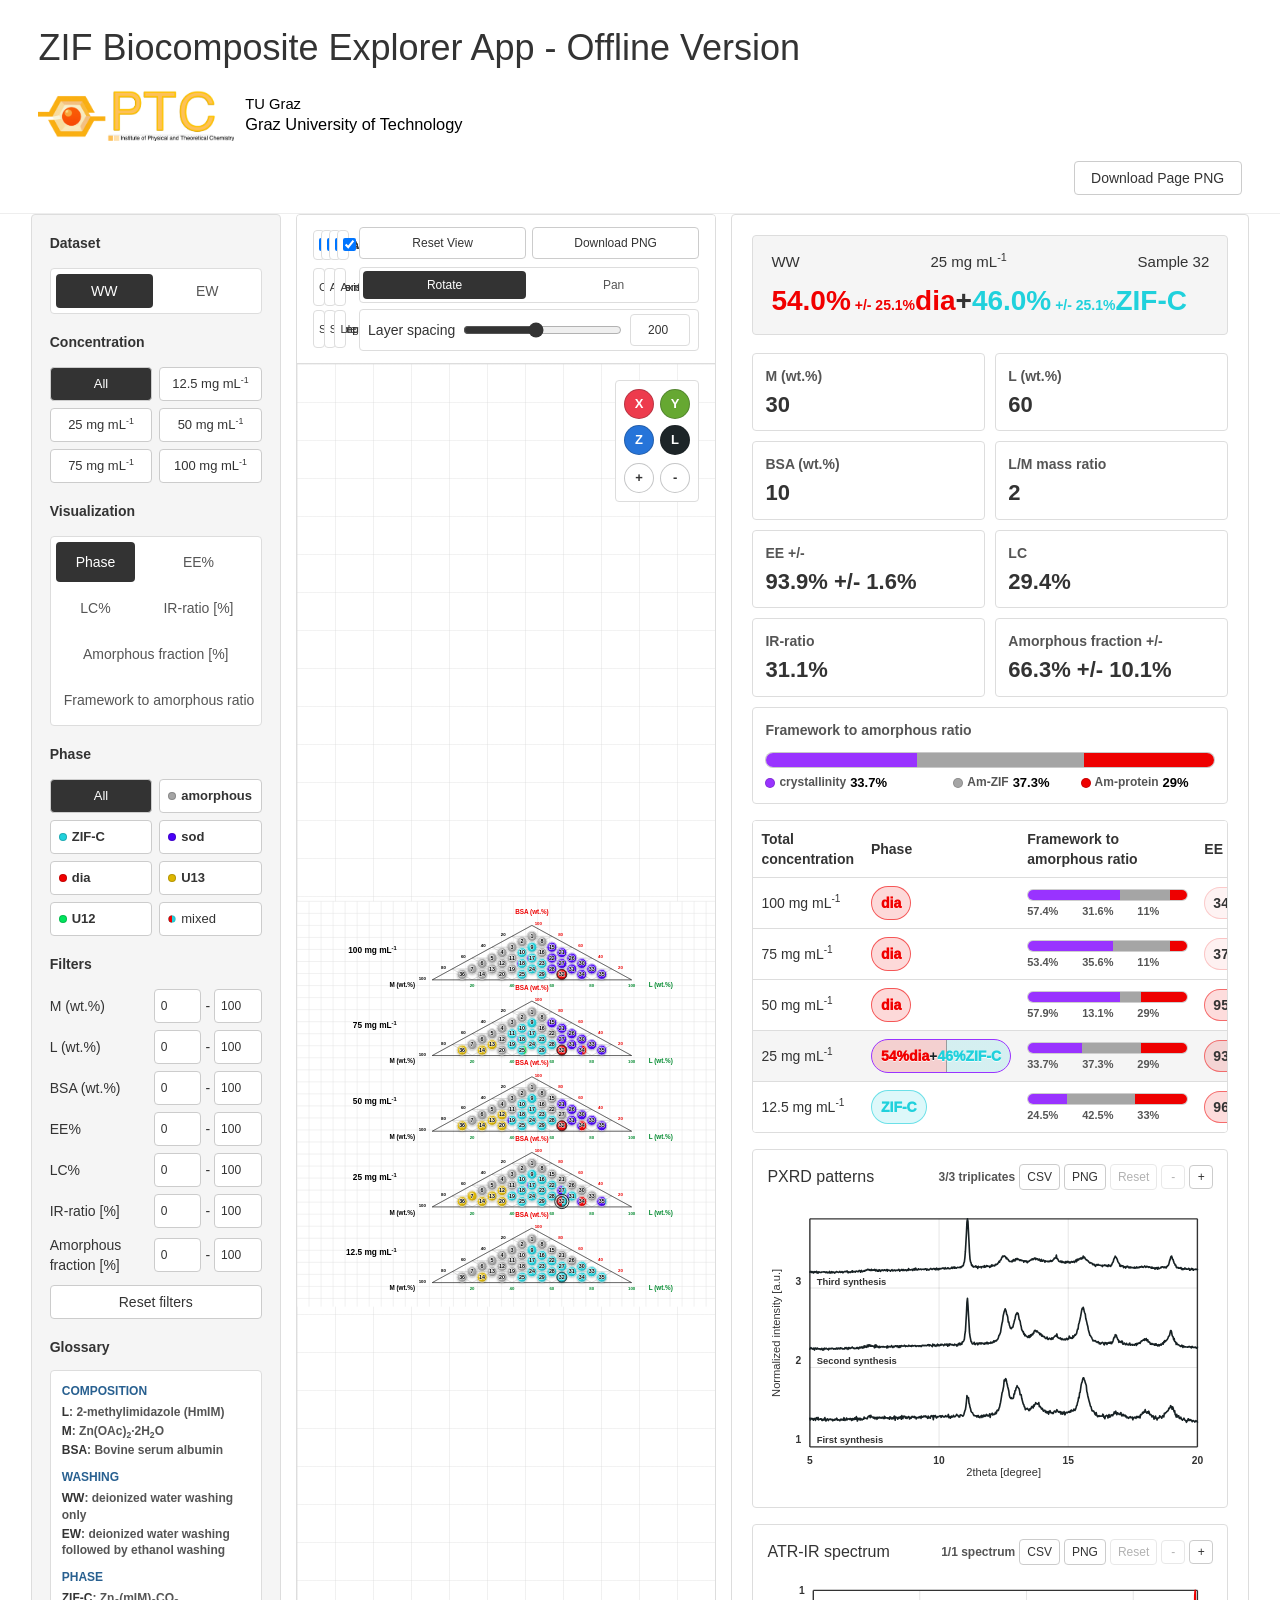
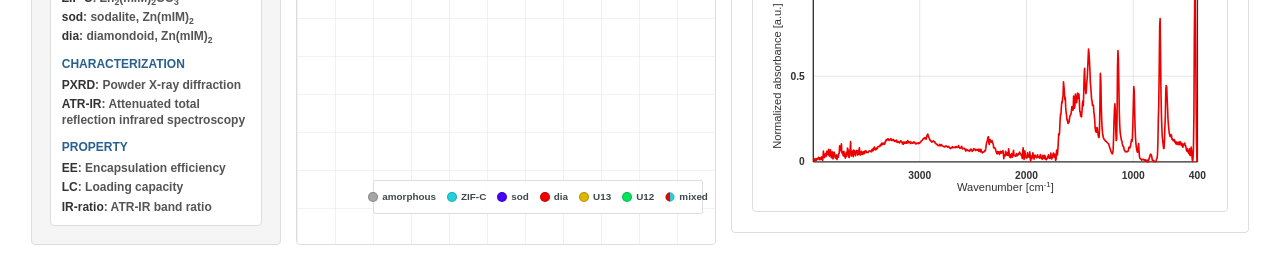
==== commit 115921eb: "Refresh all website content" ====
--- a/index.html
+++ b/index.html
@@ -4,7 +4,7 @@
     <meta charset="utf-8" />
     <meta name="viewport" content="width=device-width, initial-scale=1" />
     <title>Phase Ternary Stack</title>
-    <link rel="stylesheet" href="styles.css?v=20260602-compact-figure-controls" />
+    <link rel="stylesheet" href="styles.css?v=20260602-toolbar-width-tight" />
   </head>
   <body>
     <header class="app-header">
--- a/styles.css
+++ b/styles.css
@@ -600,7 +600,7 @@
 }
 
 .toolbar-left {
-  --toolbar-control-grid-width: min(100%, 760px);
+  --toolbar-control-grid-width: min(100%, 610px);
   display: grid;
   flex: 1 1 auto;
   align-items: start;
@@ -612,14 +612,15 @@
   display: grid;
   grid-template-columns: repeat(4, minmax(0, 1fr));
   align-items: stretch;
-  gap: 6px;
+  gap: 4px;
   width: var(--toolbar-control-grid-width);
 }
 
 .plot-toolbar .display-toggle {
-  justify-content: center;
+  justify-content: flex-start;
   min-height: 30px;
-  padding: 5px 8px;
+  gap: 4px;
+  padding: 4px 5px;
   white-space: nowrap;
 }
 
@@ -627,7 +628,7 @@
   display: grid;
   grid-template-columns: repeat(3, minmax(0, 1fr));
   align-items: stretch;
-  gap: 6px;
+  gap: 4px;
   width: var(--toolbar-control-grid-width);
 }
 
@@ -1995,14 +1996,19 @@
   width: 100%;
   box-sizing: border-box;
   min-height: 30px;
-  padding: 5px 8px;
+  padding: 4px 5px;
   font-size: 11px;
   font-weight: 400;
   line-height: 16px;
 }
 
 .plot-toolbar .font-size-control {
-  justify-content: space-between;
+  justify-content: flex-start;
+  gap: 6px;
+}
+
+.plot-toolbar .font-size-control > span {
+  flex: 0 0 auto;
 }
 
 .plot-toolbar .display-toggle input {
@@ -2011,10 +2017,10 @@
 }
 
 .plot-toolbar .font-size-control select {
-  width: 58px;
-  min-width: 58px;
-  height: 30px;
-  padding: 3px 18px 3px 6px;
+  width: 62px;
+  min-width: 62px;
+  height: 28px;
+  padding: 2px 18px 2px 6px;
   font-size: 11px;
   font-weight: 400;
   line-height: 16px;
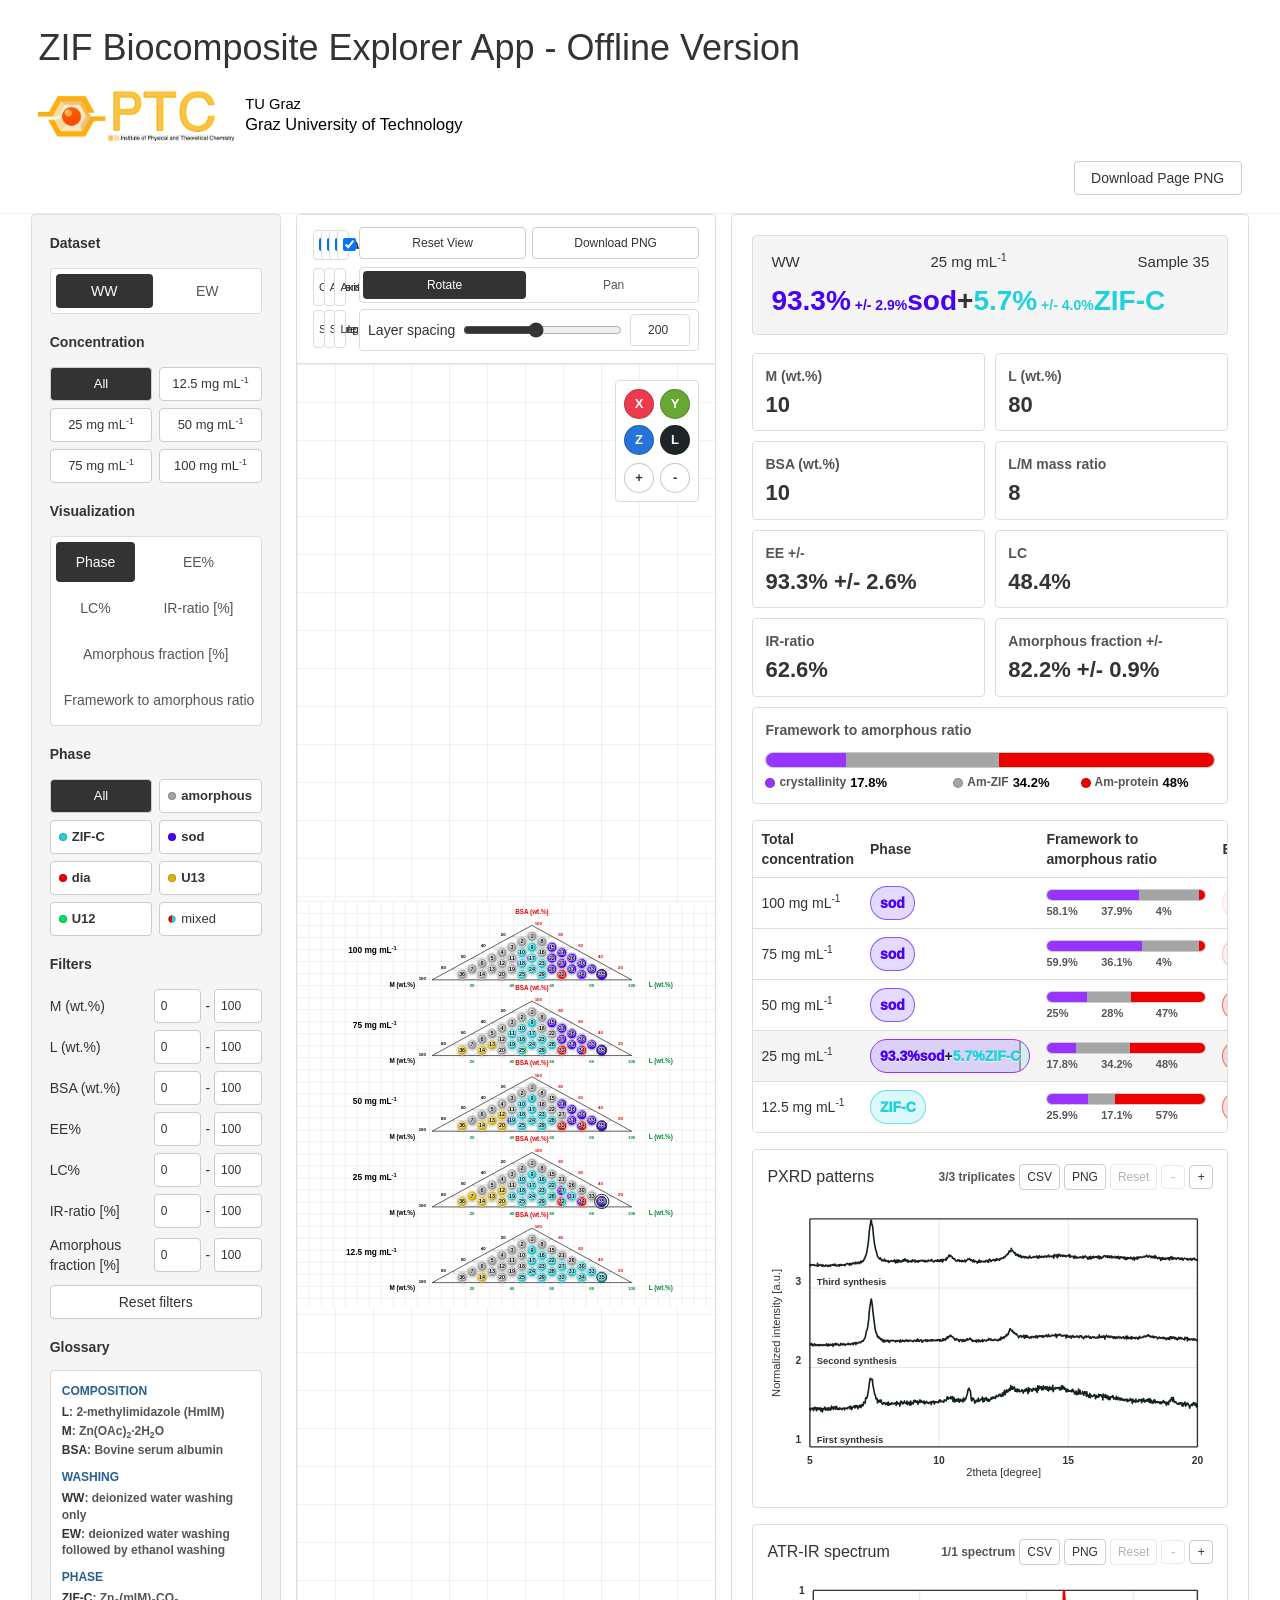
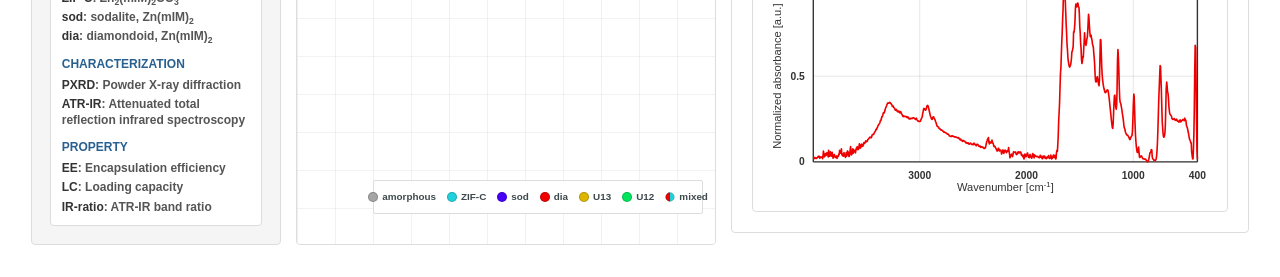
==== commit e7281465: "Refresh all website content" ====
--- a/index.html
+++ b/index.html
@@ -428,6 +428,6 @@
     <script src="data/ir-data.js"></script>
     <script src="ptc-logo-data.js?v=20260531-logo"></script>
     <script src="vendor/html2canvas.min.js"></script>
-    <script src="app.js?v=20260602-gizmo-top-right"></script>
+    <script src="app.js?v=20260603-default-ww-25-sample-35"></script>
   </body>
 </html>
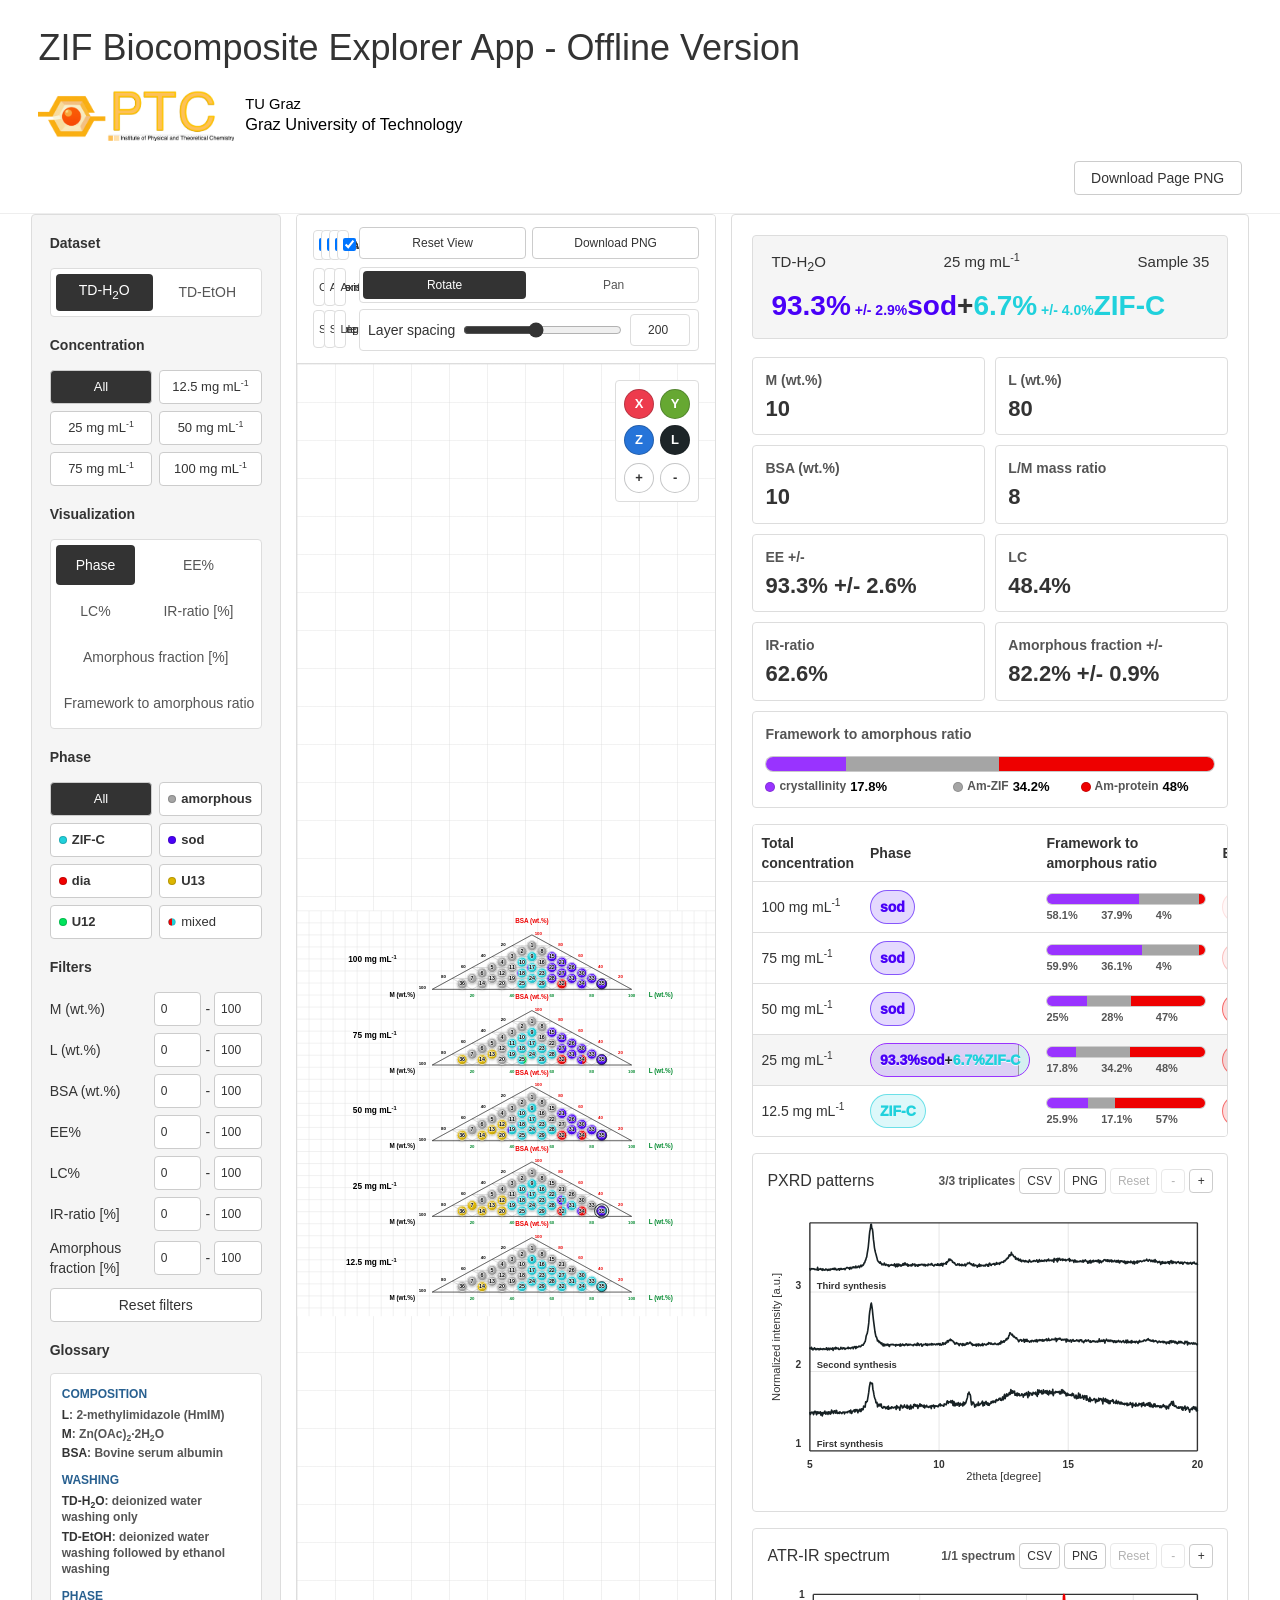
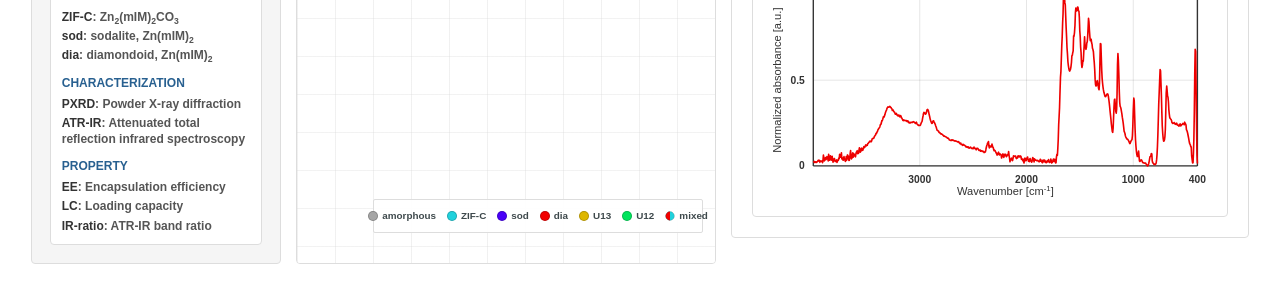
==== commit 703c5fc8: "Refresh all website content" ====
--- a/index.html
+++ b/index.html
@@ -42,8 +42,8 @@
         <section class="control-section">
           <h2>Dataset</h2>
           <div class="dataset-tabs" aria-label="Dataset">
-            <button class="dataset-tab is-active" type="button" data-dataset="WW">WW</button>
-            <button class="dataset-tab" type="button" data-dataset="EW">EW</button>
+            <button class="dataset-tab is-active" type="button" data-dataset="WW">TD-H<sub>2</sub>O</button>
+            <button class="dataset-tab" type="button" data-dataset="EW">TD-EtOH</button>
           </div>
         </section>
 
@@ -143,8 +143,8 @@
             </div>
             <div class="glossary-group">
               <dt>Washing</dt>
-              <dd><strong>WW</strong>: deionized water washing only</dd>
-              <dd><strong>EW</strong>: deionized water washing followed by ethanol washing</dd>
+              <dd><strong>TD-H<sub>2</sub>O</strong>: deionized water washing only</dd>
+              <dd><strong>TD-EtOH</strong>: deionized water washing followed by ethanol washing</dd>
             </div>
             <div class="glossary-group">
               <dt>Phase</dt>
@@ -317,7 +317,7 @@
         <div class="detail-summary-card">
           <div class="detail-heading">
             <div class="detail-heading-meta">
-              <p class="eyebrow" id="detailDataset">WW</p>
+              <p class="eyebrow" id="detailDataset">TD-H<sub>2</sub>O</p>
               <p class="detail-heading-concentration" id="detailHeaderConcentration">100 mg mL<sup>-1</sup></p>
             </div>
             <h2 id="detailTitle">Sample 34</h2>
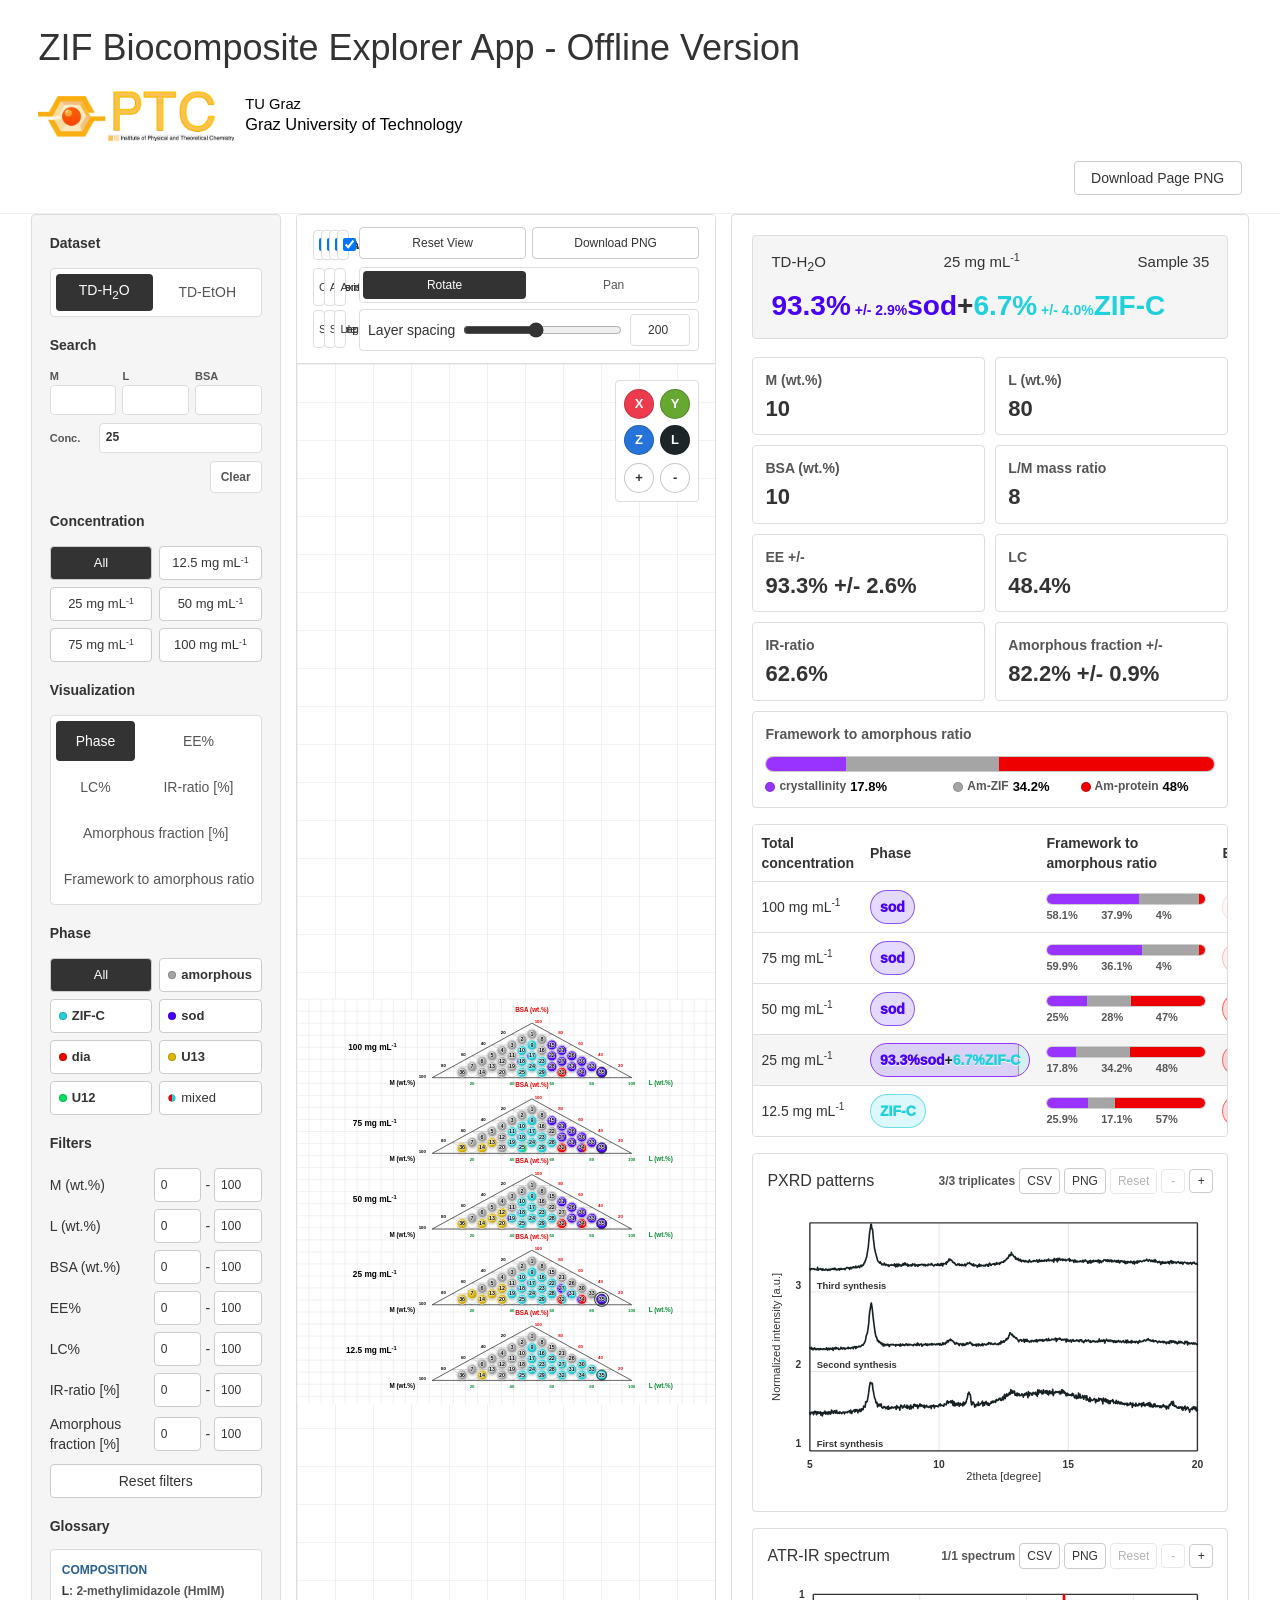
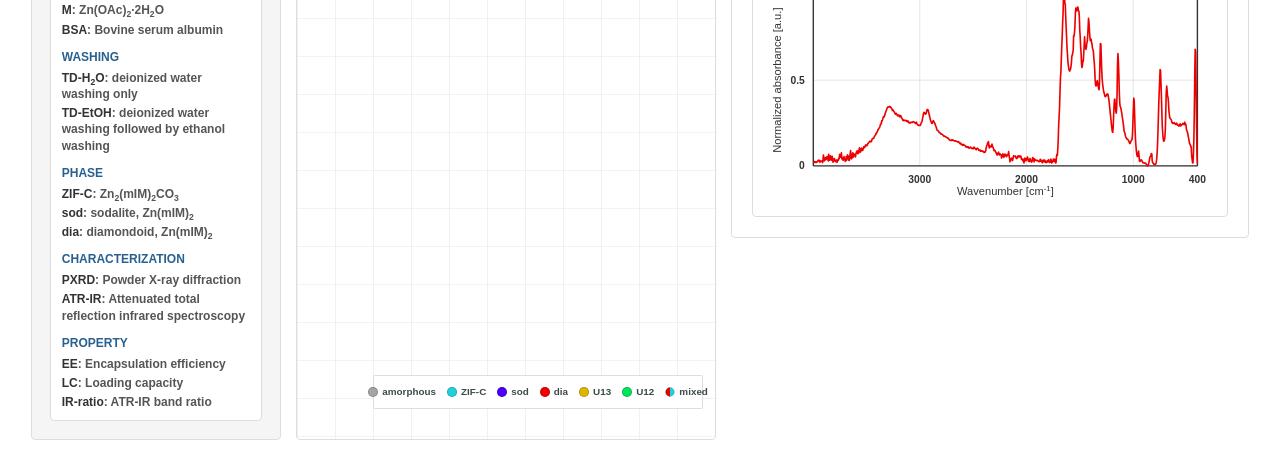
==== commit aa800516: "Refresh all website content" ====
--- a/index.html
+++ b/index.html
@@ -47,6 +47,34 @@
           </div>
         </section>
 
+        <section class="control-section composition-search-section" aria-label="Composition search">
+          <h2>Search</h2>
+          <div class="composition-search" id="compositionSearch" aria-label="Composition search">
+            <div class="composition-search-fields">
+              <label>
+                <span>M</span>
+                <input id="searchM" type="number" min="0" max="100" step="1" inputmode="numeric" data-search-key="M" />
+              </label>
+              <label>
+                <span>L</span>
+                <input id="searchL" type="number" min="0" max="100" step="1" inputmode="numeric" data-search-key="L" />
+              </label>
+              <label>
+                <span>BSA</span>
+                <input id="searchBSA" type="number" min="0" max="100" step="1" inputmode="numeric" data-search-key="BSA" />
+              </label>
+            </div>
+            <label class="composition-search-concentration">
+              <span>Conc.</span>
+              <input id="searchConcentration" type="number" min="12.5" max="100" step="1" inputmode="decimal" value="25" />
+            </label>
+            <div class="composition-search-foot">
+              <output class="composition-search-status" id="searchStatus" aria-live="polite"></output>
+              <button class="composition-search-clear" id="clearSearchPoint" type="button">Clear</button>
+            </div>
+          </div>
+        </section>
+
         <section class="control-section">
           <h2>Concentration</h2>
           <div class="filter-group" id="concentrationFilters" aria-label="Concentration filter"></div>
--- a/styles.css
+++ b/styles.css
@@ -426,6 +426,83 @@
   font-weight: 760;
 }
 
+.composition-search {
+  display: grid;
+  gap: 8px;
+}
+
+.composition-search-clear {
+  min-height: 30px;
+  border: 1px solid var(--line);
+  border-radius: 4px;
+  padding: 5px 10px;
+  background: #ffffff;
+  color: var(--muted);
+  font: inherit;
+  font-size: 12px;
+  font-weight: 760;
+  cursor: pointer;
+}
+
+.composition-search-fields {
+  display: grid;
+  grid-template-columns: repeat(3, minmax(0, 1fr));
+  gap: 6px;
+}
+
+.composition-search label {
+  display: grid;
+  gap: 3px;
+  min-width: 0;
+  color: var(--muted);
+  font-size: 11px;
+  font-weight: 780;
+  line-height: 1.15;
+}
+
+.composition-search input {
+  width: 100%;
+  min-width: 0;
+  min-height: 30px;
+  border: 1px solid var(--line);
+  border-radius: 4px;
+  padding: 5px 6px;
+  background: #ffffff;
+  color: var(--ink);
+  font-family: inherit;
+  font-size: 12px;
+  font-weight: 650;
+}
+
+.composition-search-concentration {
+  grid-template-columns: 42px minmax(0, 1fr);
+  align-items: center;
+  gap: 7px !important;
+}
+
+.composition-search-status {
+  min-height: 14px;
+  color: var(--muted);
+  font-size: 11px;
+  font-weight: 720;
+  line-height: 1.2;
+}
+
+.composition-search-foot {
+  display: grid;
+  grid-template-columns: minmax(0, 1fr) auto;
+  align-items: center;
+  gap: 8px;
+}
+
+.composition-search.has-search-point .composition-search-status {
+  color: var(--teal);
+}
+
+.composition-search.has-search-error .composition-search-status {
+  color: #c42032;
+}
+
 .mixed-legend-swatch {
   overflow: visible;
   border: 0 !important;
@@ -1149,6 +1226,56 @@
   opacity: 0;
 }
 
+.composition-search-overlay,
+.composition-search-marker {
+  pointer-events: none;
+}
+
+.search-layer-plane {
+  fill: rgba(255, 191, 47, 0.1);
+  stroke: #c42032;
+  stroke-dasharray: 8 6;
+  stroke-width: 1.8;
+  vector-effect: non-scaling-stroke;
+}
+
+.search-layer-label {
+  fill: #c42032;
+}
+
+.composition-search-marker .search-marker-halo {
+  fill: rgba(255, 255, 255, 0.92);
+  stroke: #1d2528;
+  stroke-width: 2.2;
+  filter: drop-shadow(0 4px 5px rgba(34, 32, 28, 0.24));
+  vector-effect: non-scaling-stroke;
+}
+
+.composition-search-marker .search-marker-core {
+  fill: #ffbf2f;
+  stroke: #c42032;
+  stroke-width: 2;
+  vector-effect: non-scaling-stroke;
+}
+
+.composition-search-marker .search-marker-cross {
+  stroke: #c42032;
+  stroke-width: 2.2;
+  stroke-linecap: round;
+  vector-effect: non-scaling-stroke;
+}
+
+.composition-search-marker .search-marker-label {
+  fill: #1d2528;
+  font-size: 13px;
+  font-weight: 850;
+  paint-order: stroke fill;
+  pointer-events: none;
+  stroke: #ffffff;
+  stroke-linejoin: round;
+  stroke-width: 3px;
+}
+
 .detail-panel {
   position: sticky;
   top: 18px;
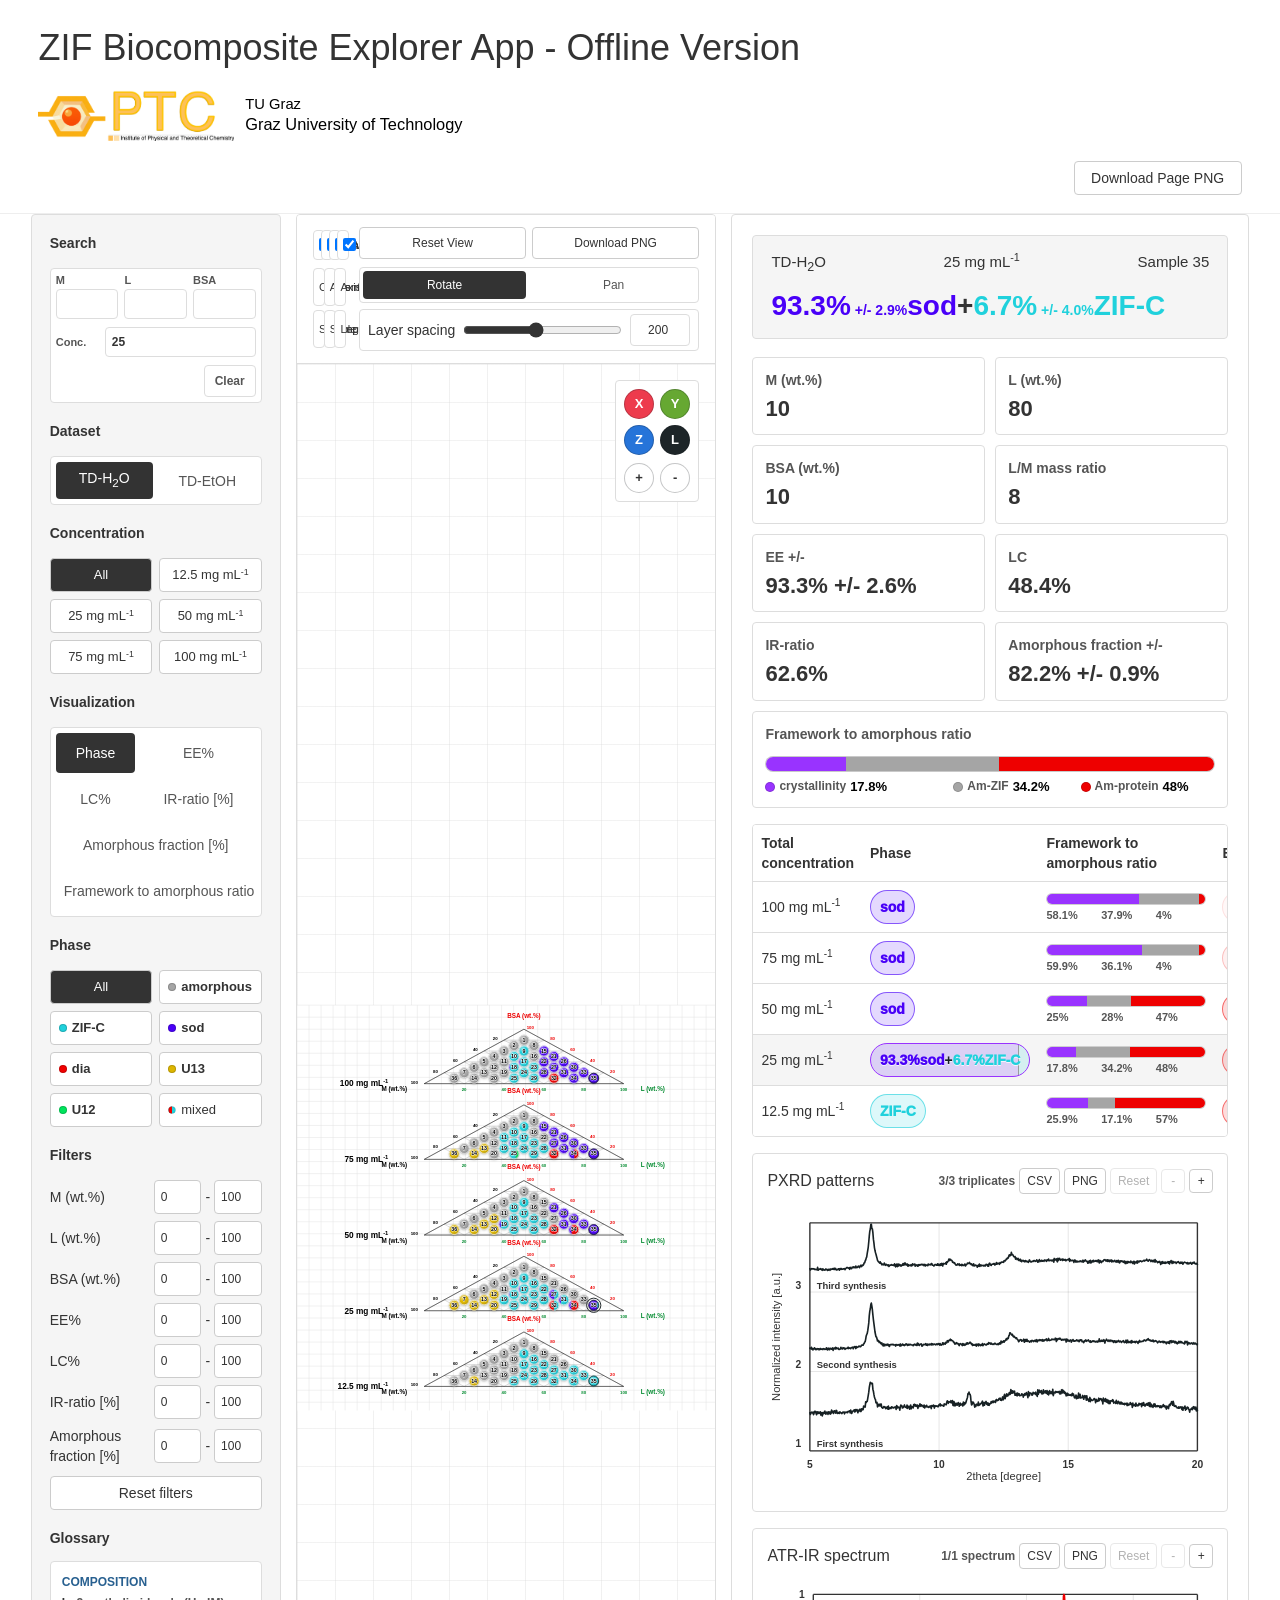
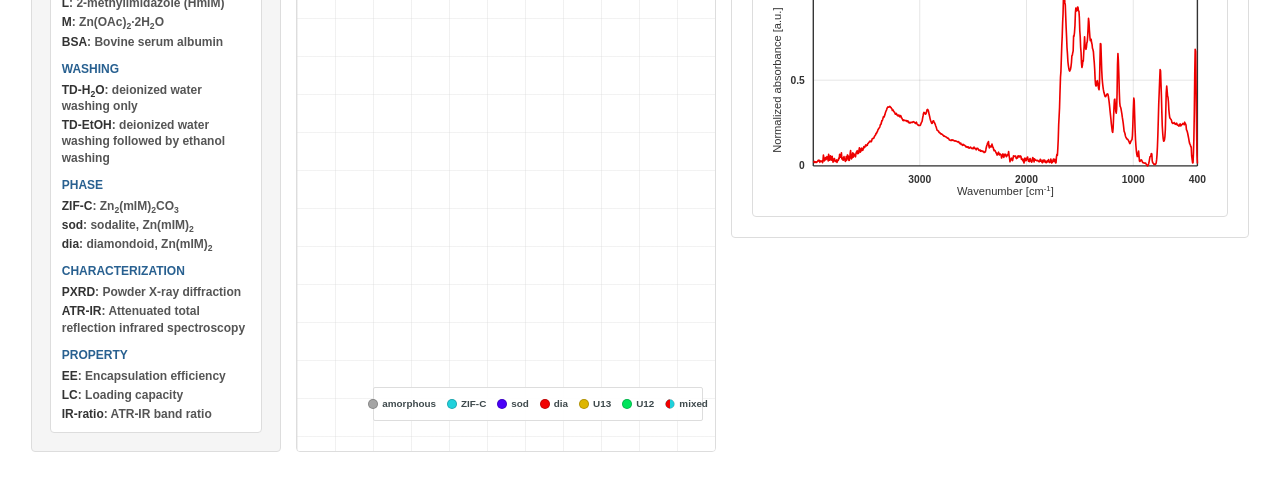
==== commit f04235a1: "Refresh all website content" ====
--- a/index.html
+++ b/index.html
@@ -39,14 +39,6 @@
 
     <main class="app-shell">
       <aside class="controls-panel" aria-label="Display controls">
-        <section class="control-section">
-          <h2>Dataset</h2>
-          <div class="dataset-tabs" aria-label="Dataset">
-            <button class="dataset-tab is-active" type="button" data-dataset="WW">TD-H<sub>2</sub>O</button>
-            <button class="dataset-tab" type="button" data-dataset="EW">TD-EtOH</button>
-          </div>
-        </section>
-
         <section class="control-section composition-search-section" aria-label="Composition search">
           <h2>Search</h2>
           <div class="composition-search" id="compositionSearch" aria-label="Composition search">
@@ -72,6 +64,14 @@
               <output class="composition-search-status" id="searchStatus" aria-live="polite"></output>
               <button class="composition-search-clear" id="clearSearchPoint" type="button">Clear</button>
             </div>
+          </div>
+        </section>
+
+        <section class="control-section">
+          <h2>Dataset</h2>
+          <div class="dataset-tabs" aria-label="Dataset">
+            <button class="dataset-tab is-active" type="button" data-dataset="WW">TD-H<sub>2</sub>O</button>
+            <button class="dataset-tab" type="button" data-dataset="EW">TD-EtOH</button>
           </div>
         </section>
 
--- a/styles.css
+++ b/styles.css
@@ -231,6 +231,12 @@
   display: inline-flex;
   align-items: center;
   gap: 6px;
+}
+
+.dataset-tabs,
+.mode-tabs,
+.metric-tabs,
+.composition-search {
   padding: 5px;
   border: 1px solid var(--line);
   border-radius: var(--radius);
@@ -426,9 +432,15 @@
   font-weight: 760;
 }
 
+.composition-search-section {
+  display: grid;
+  gap: 10px;
+}
+
 .composition-search {
   display: grid;
   gap: 8px;
+  background: var(--surface);
 }
 
 .composition-search-clear {
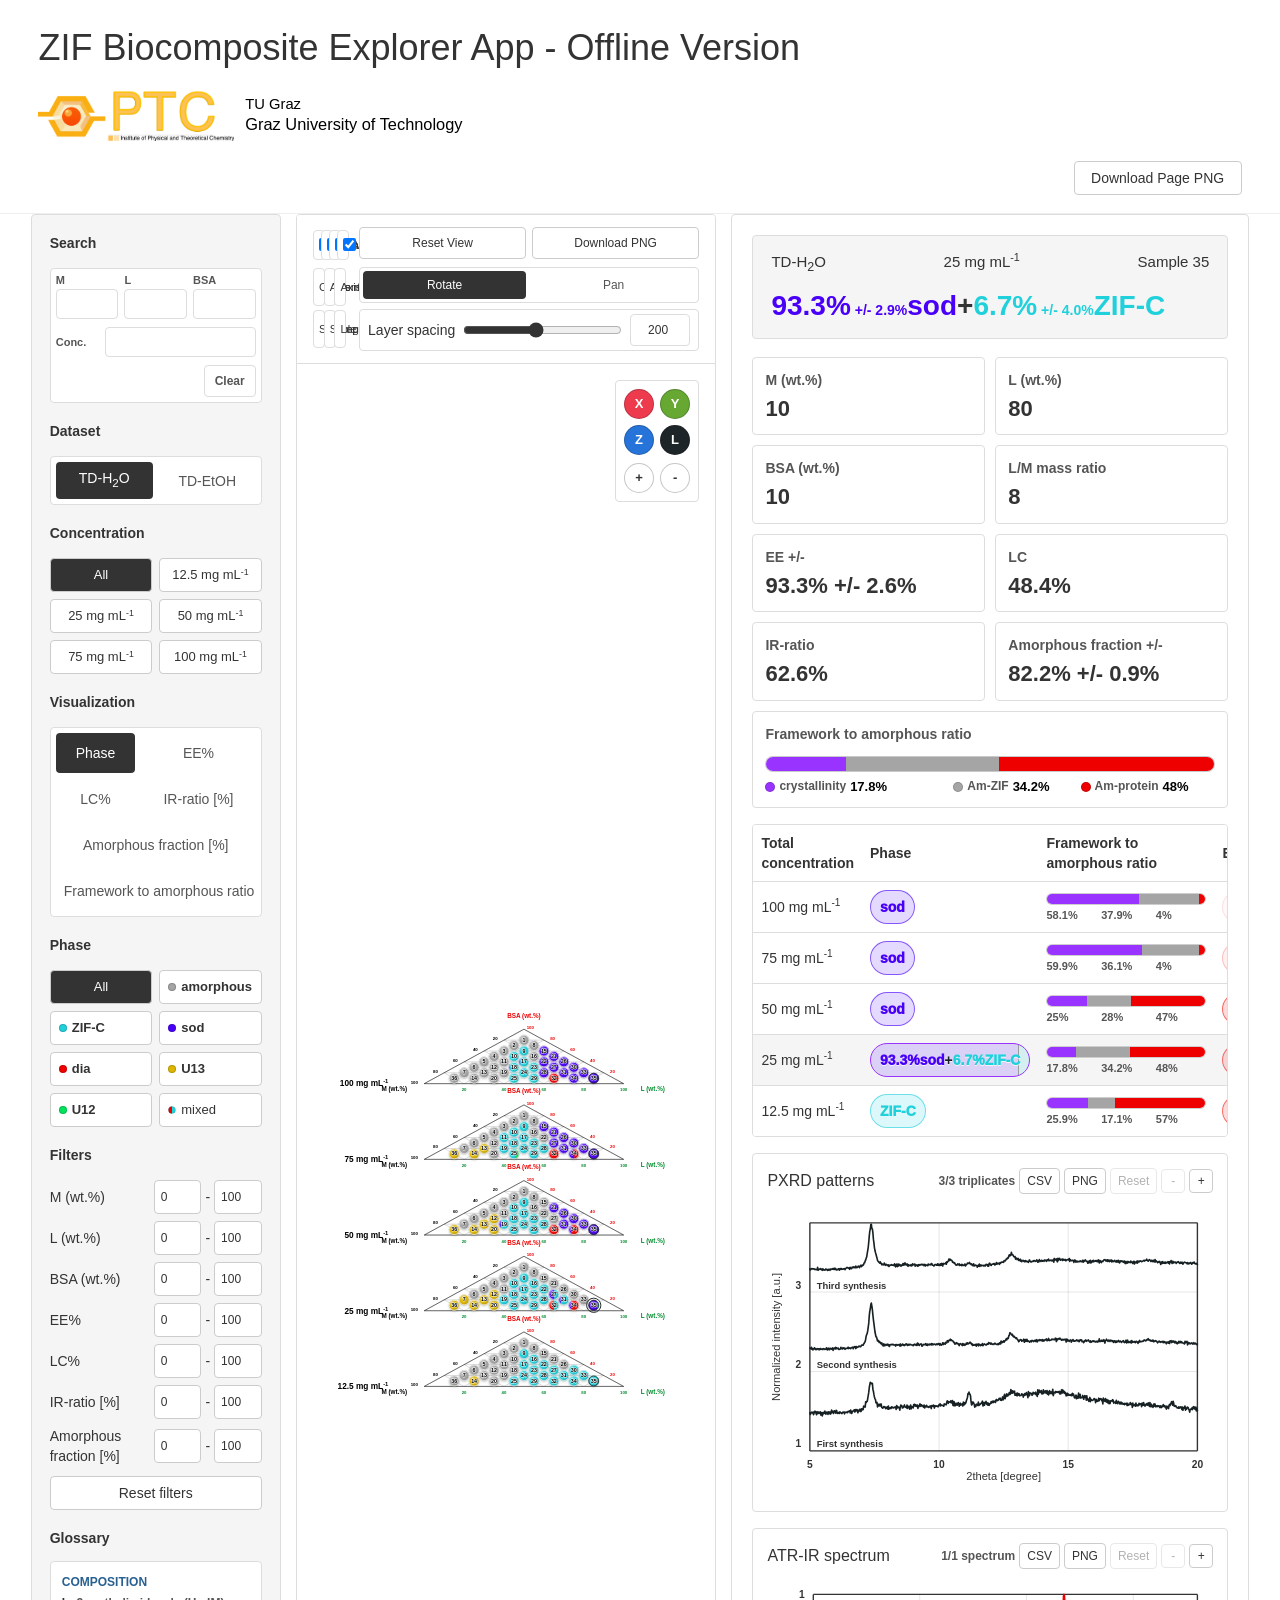
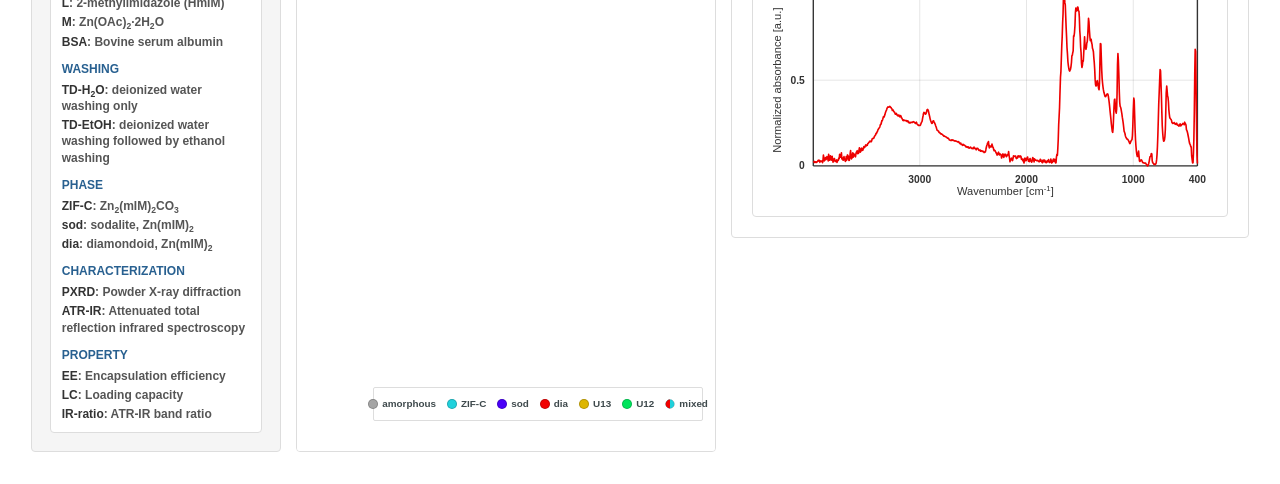
==== commit a5e2f63c: "Use Offline_ZIF-BEA entry page" ====
--- a/index.html
+++ b/index.html
@@ -1,461 +1,13 @@
-<!doctype html>
-<html lang="en">
+﻿<!doctype html>
+<html>
   <head>
-    <meta charset="utf-8" />
-    <meta name="viewport" content="width=device-width, initial-scale=1" />
-    <title>Phase Ternary Stack</title>
-    <link rel="stylesheet" href="styles.css?v=20260602-toolbar-width-tight" />
+    <meta charset="utf-8">
+    <title>Offline_ZIF-BEA</title>
+    <meta http-equiv="refresh" content="0; url=Offline_ZIF-BEA.html">
   </head>
   <body>
-    <header class="app-header">
-      <div class="title-row">
-        <h1>ZIF Biocomposite Explorer App - Offline Version</h1>
-        <a
-          class="ptc-logo-link"
-          href="https://www.tugraz.at/institute/ptc/home"
-          target="_blank"
-          rel="noopener noreferrer"
-          aria-label="Open PTC Institute homepage"
-        >
-          <span class="ptc-logo-lockup">
-            <img
-              class="ptc-logo-image"
-              src="PTC.png?v=20260529"
-              width="2023"
-              height="530"
-              alt="PTC Institute of Physical and Theoretical Chemistry"
-            />
-          </span>
-          <span class="ptc-university-text" aria-label="TU Graz, Graz University of Technology">
-            <span class="ptc-university-short">TU Graz</span>
-            <span>Graz University of Technology</span>
-          </span>
-        </a>
-      </div>
-      <button id="downloadPagePng" class="tool-button primary page-download-button" type="button">
-        Download Page PNG
-      </button>
-    </header>
-
-    <main class="app-shell">
-      <aside class="controls-panel" aria-label="Display controls">
-        <section class="control-section composition-search-section" aria-label="Composition search">
-          <h2>Search</h2>
-          <div class="composition-search" id="compositionSearch" aria-label="Composition search">
-            <div class="composition-search-fields">
-              <label>
-                <span>M</span>
-                <input id="searchM" type="number" min="0" max="100" step="1" inputmode="numeric" data-search-key="M" />
-              </label>
-              <label>
-                <span>L</span>
-                <input id="searchL" type="number" min="0" max="100" step="1" inputmode="numeric" data-search-key="L" />
-              </label>
-              <label>
-                <span>BSA</span>
-                <input id="searchBSA" type="number" min="0" max="100" step="1" inputmode="numeric" data-search-key="BSA" />
-              </label>
-            </div>
-            <label class="composition-search-concentration">
-              <span>Conc.</span>
-              <input id="searchConcentration" type="number" min="12.5" max="100" step="1" inputmode="decimal" value="25" />
-            </label>
-            <div class="composition-search-foot">
-              <output class="composition-search-status" id="searchStatus" aria-live="polite"></output>
-              <button class="composition-search-clear" id="clearSearchPoint" type="button">Clear</button>
-            </div>
-          </div>
-        </section>
-
-        <section class="control-section">
-          <h2>Dataset</h2>
-          <div class="dataset-tabs" aria-label="Dataset">
-            <button class="dataset-tab is-active" type="button" data-dataset="WW">TD-H<sub>2</sub>O</button>
-            <button class="dataset-tab" type="button" data-dataset="EW">TD-EtOH</button>
-          </div>
-        </section>
-
-        <section class="control-section">
-          <h2>Concentration</h2>
-          <div class="filter-group" id="concentrationFilters" aria-label="Concentration filter"></div>
-        </section>
-
-        <section class="control-section">
-          <h2>Visualization</h2>
-          <div class="metric-tabs" id="visualizationFilters" aria-label="Visualization mode">
-            <button class="metric-tab is-active" type="button" data-visualization="phase">Phase</button>
-            <button class="metric-tab" type="button" data-visualization="EE">EE%</button>
-            <button class="metric-tab" type="button" data-visualization="LC">LC%</button>
-            <button class="metric-tab" type="button" data-visualization="IR">IR-ratio [%]</button>
-            <button class="metric-tab" type="button" data-visualization="AF">Amorphous fraction [%]</button>
-            <button class="metric-tab" type="button" data-visualization="FRAMEWORK">Framework to amorphous ratio</button>
-          </div>
-        </section>
-
-        <section class="control-section">
-          <h2>Phase</h2>
-          <div class="filter-group" id="phaseFilters" aria-label="Phase filter"></div>
-        </section>
-
-        <section class="control-section">
-          <h2>Filters</h2>
-          <div class="range-filter-grid" id="valueFilters" aria-label="M, L, BSA, EE, LC, IR-ratio, and amorphous fraction filters">
-            <label class="range-filter">
-              <span>M (wt.%)</span>
-              <span class="range-fields">
-                <input type="number" min="0" max="100" step="1" value="0" data-filter-key="M" data-range-bound="min" />
-                <span>-</span>
-                <input type="number" min="0" max="100" step="1" value="100" data-filter-key="M" data-range-bound="max" />
-              </span>
-            </label>
-            <label class="range-filter">
-              <span>L (wt.%)</span>
-              <span class="range-fields">
-                <input type="number" min="0" max="100" step="1" value="0" data-filter-key="L" data-range-bound="min" />
-                <span>-</span>
-                <input type="number" min="0" max="100" step="1" value="100" data-filter-key="L" data-range-bound="max" />
-              </span>
-            </label>
-            <label class="range-filter">
-              <span>BSA (wt.%)</span>
-              <span class="range-fields">
-                <input type="number" min="0" max="100" step="1" value="0" data-filter-key="BSA" data-range-bound="min" />
-                <span>-</span>
-                <input type="number" min="0" max="100" step="1" value="100" data-filter-key="BSA" data-range-bound="max" />
-              </span>
-            </label>
-            <label class="range-filter">
-              <span>EE%</span>
-              <span class="range-fields">
-                <input type="number" min="0" max="100" step="0.1" value="0" data-filter-key="EE" data-range-bound="min" />
-                <span>-</span>
-                <input type="number" min="0" max="100" step="0.1" value="100" data-filter-key="EE" data-range-bound="max" />
-              </span>
-            </label>
-            <label class="range-filter">
-              <span>LC%</span>
-              <span class="range-fields">
-                <input type="number" min="0" max="100" step="0.1" value="0" data-filter-key="LC" data-range-bound="min" />
-                <span>-</span>
-                <input type="number" min="0" max="100" step="0.1" value="100" data-filter-key="LC" data-range-bound="max" />
-              </span>
-            </label>
-            <label class="range-filter">
-              <span>IR-ratio [%]</span>
-              <span class="range-fields">
-                <input type="number" min="0" max="100" step="0.1" value="0" data-filter-key="IR" data-range-bound="min" />
-                <span>-</span>
-                <input type="number" min="0" max="100" step="0.1" value="100" data-filter-key="IR" data-range-bound="max" />
-              </span>
-            </label>
-            <label class="range-filter">
-              <span>Amorphous fraction [%]</span>
-              <span class="range-fields">
-                <input type="number" min="0" max="100" step="0.1" value="0" data-filter-key="AF" data-range-bound="min" />
-                <span>-</span>
-                <input type="number" min="0" max="100" step="0.1" value="100" data-filter-key="AF" data-range-bound="max" />
-              </span>
-            </label>
-          </div>
-          <button id="resetValueFilters" class="filter-reset" type="button">Reset filters</button>
-        </section>
-
-        <section class="control-section glossary-section" aria-label="Glossary">
-          <h2>Glossary</h2>
-          <dl class="glossary-list">
-            <div class="glossary-group">
-              <dt>Composition</dt>
-              <dd><strong>L</strong>: 2-methylimidazole (HmIM)</dd>
-              <dd><strong>M</strong>: Zn(OAc)<sub>2</sub>&middot;2H<sub>2</sub>O</dd>
-              <dd><strong>BSA</strong>: Bovine serum albumin</dd>
-            </div>
-            <div class="glossary-group">
-              <dt>Washing</dt>
-              <dd><strong>TD-H<sub>2</sub>O</strong>: deionized water washing only</dd>
-              <dd><strong>TD-EtOH</strong>: deionized water washing followed by ethanol washing</dd>
-            </div>
-            <div class="glossary-group">
-              <dt>Phase</dt>
-              <dd><strong>ZIF-C</strong>: Zn<sub>2</sub>(mIM)<sub>2</sub>CO<sub>3</sub></dd>
-              <dd><strong>sod</strong>: sodalite, Zn(mIM)<sub>2</sub></dd>
-              <dd><strong>dia</strong>: diamondoid, Zn(mIM)<sub>2</sub></dd>
-            </div>
-            <div class="glossary-group">
-              <dt>Characterization</dt>
-              <dd><strong>PXRD</strong>: Powder X-ray diffraction</dd>
-              <dd><strong>ATR-IR</strong>: Attenuated total reflection infrared spectroscopy</dd>
-            </div>
-            <div class="glossary-group">
-              <dt>Property</dt>
-              <dd><strong>EE</strong>: Encapsulation efficiency</dd>
-              <dd><strong>LC</strong>: Loading capacity</dd>
-              <dd><strong>IR-ratio</strong>: ATR-IR band ratio</dd>
-            </div>
-          </dl>
-        </section>
-      </aside>
-
-      <section class="visual-surface" aria-label="Stacked ternary plot">
-        <div class="plot-toolbar">
-          <div class="toolbar-left">
-            <div class="display-options" aria-label="Display options">
-              <label class="display-toggle">
-                <input id="sampleNumberToggle" type="checkbox" checked />
-                <span>Sample numbers</span>
-              </label>
-              <label class="display-toggle">
-                <input id="concentrationLabelToggle" type="checkbox" checked />
-                <span>Concentrations</span>
-              </label>
-              <label class="display-toggle">
-                <input id="axisLabelToggle" type="checkbox" checked />
-                <span>Axis labels</span>
-              </label>
-              <label class="display-toggle">
-                <input id="axisTickToggle" type="checkbox" checked />
-                <span>Axis numbers</span>
-              </label>
-            </div>
-            <div class="font-size-controls" aria-label="Font size controls">
-              <label class="font-size-control">
-                <span>Concentration size</span>
-                <select id="concentrationFontScale">
-                  <option value="0.5">-1x</option>
-                  <option value="0.75">-0.5x</option>
-                  <option value="1" selected>1x</option>
-                  <option value="1.5">1.5x</option>
-                  <option value="2">2x</option>
-                  <option value="2.5">2.5x</option>
-                  <option value="3">3x</option>
-                </select>
-              </label>
-              <label class="font-size-control">
-                <span>Axis number size</span>
-                <select id="axisTickFontScale">
-                  <option value="0.5">-1x</option>
-                  <option value="0.75">-0.5x</option>
-                  <option value="1" selected>1x</option>
-                  <option value="1.5">1.5x</option>
-                  <option value="2">2x</option>
-                  <option value="2.5">2.5x</option>
-                  <option value="3">3x</option>
-                </select>
-              </label>
-              <label class="font-size-control">
-                <span>Axis label size</span>
-                <select id="axisLabelFontScale">
-                  <option value="0.5">-1x</option>
-                  <option value="0.75">-0.5x</option>
-                  <option value="1" selected>1x</option>
-                  <option value="1.5">1.5x</option>
-                  <option value="2">2x</option>
-                  <option value="2.5">2.5x</option>
-                  <option value="3">3x</option>
-                </select>
-              </label>
-              <label class="font-size-control">
-                <span>Sample circle size</span>
-                <select id="sampleCircleSizeLevel">
-                  <option value="0.5">-1x</option>
-                  <option value="0.75">-0.5x</option>
-                  <option value="1" selected>1x</option>
-                  <option value="1.5">1.5x</option>
-                  <option value="2">2x</option>
-                  <option value="2.5">2.5x</option>
-                  <option value="3">3x</option>
-                </select>
-              </label>
-              <label class="font-size-control">
-                <span>Sample number size</span>
-                <select id="sampleNumberSizeLevel">
-                  <option value="0.5">-1x</option>
-                  <option value="0.75">-0.5x</option>
-                  <option value="1" selected>1x</option>
-                  <option value="1.5">1.5x</option>
-                  <option value="2">2x</option>
-                  <option value="2.5">2.5x</option>
-                  <option value="3">3x</option>
-                </select>
-              </label>
-              <label class="font-size-control">
-                <span>Legend size</span>
-                <select id="legendFontScale">
-                  <option value="0.5">-1x</option>
-                  <option value="0.75">-0.5x</option>
-                  <option value="1" selected>1x</option>
-                  <option value="1.5">1.5x</option>
-                  <option value="2">2x</option>
-                  <option value="2.5">2.5x</option>
-                  <option value="3">3x</option>
-                </select>
-              </label>
-            </div>
-            <div class="legend" id="legend" aria-label="Phase legend"></div>
-          </div>
-          <div class="figure-controls">
-            <div class="figure-actions">
-              <button id="resetView" class="tool-button" type="button">Reset View</button>
-              <button id="downloadPng" class="tool-button primary" type="button">Download PNG</button>
-            </div>
-            <div class="navigation-toolbar" aria-label="Navigation controls">
-              <div class="mode-tabs" aria-label="Drag mode">
-                <button class="mode-tab is-active" type="button" data-drag-mode="rotate">Rotate</button>
-                <button class="mode-tab" type="button" data-drag-mode="pan">Pan</button>
-              </div>
-              <label class="layer-spacing-control">
-                <span class="layer-spacing-head">
-                  <span>Layer spacing</span>
-                  <input
-                    id="layerGapNumber"
-                    class="layer-spacing-number"
-                    type="number"
-                    min="130"
-                    max="285"
-                    step="1"
-                    value="200"
-                    aria-label="Layer spacing value"
-                  />
-                </span>
-                <input id="layerGapControl" type="range" min="130" max="285" step="1" value="200" />
-              </label>
-            </div>
-          </div>
-        </div>
-        <div class="plot-frame">
-          <svg id="ternaryStack" role="img" aria-label="Five stacked ternary phase layers"></svg>
-          <div class="phase-legend-dock is-hidden" id="phaseLegendDock" aria-label="Visualization legend"></div>
-          <div class="view-gizmo" aria-label="View and zoom controls">
-            <div class="gizmo-row">
-              <button class="gizmo-axis x-axis" type="button" data-view="x" title="Side view">X</button>
-              <button class="gizmo-axis y-axis" type="button" data-view="y" title="Front view">Y</button>
-            </div>
-            <div class="gizmo-row">
-              <button class="gizmo-axis z-axis" type="button" data-view="z" title="Top view">Z</button>
-              <button class="gizmo-axis l-axis" type="button" data-view="l" title="L direction">L</button>
-            </div>
-            <div class="gizmo-zoom">
-              <button id="zoomIn" type="button" title="Zoom in">+</button>
-              <button id="zoomOut" type="button" title="Zoom out">-</button>
-            </div>
-          </div>
-        </div>
-      </section>
-
-      <aside class="detail-panel" aria-label="Selected sample phase result">
-        <div class="detail-summary-card">
-          <div class="detail-heading">
-            <div class="detail-heading-meta">
-              <p class="eyebrow" id="detailDataset">TD-H<sub>2</sub>O</p>
-              <p class="detail-heading-concentration" id="detailHeaderConcentration">100 mg mL<sup>-1</sup></p>
-            </div>
-            <h2 id="detailTitle">Sample 34</h2>
-          </div>
-
-          <div class="phase-result">
-            <span id="selectedConcentration">100 mg mL<sup>-1</sup></span>
-            <strong id="selectedPhase">-</strong>
-          </div>
-        </div>
-
-        <dl class="composition-grid">
-          <div>
-            <dt>M (wt.%)</dt>
-            <dd id="detailM">-</dd>
-          </div>
-          <div>
-            <dt>L (wt.%)</dt>
-            <dd id="detailL">-</dd>
-          </div>
-          <div>
-            <dt>BSA (wt.%)</dt>
-            <dd id="detailBSA">-</dd>
-          </div>
-          <div>
-            <dt>L/M mass ratio</dt>
-            <dd id="detailRatio">-</dd>
-          </div>
-          <div>
-            <dt>EE +/-</dt>
-            <dd id="detailEE">-</dd>
-          </div>
-          <div>
-            <dt>LC</dt>
-            <dd id="detailLC">-</dd>
-          </div>
-          <div>
-            <dt>IR-ratio</dt>
-            <dd id="detailIR">-</dd>
-          </div>
-          <div>
-            <dt>Amorphous fraction +/-</dt>
-            <dd id="detailAF">-</dd>
-          </div>
-          <div class="wide-metric framework-detail-card">
-            <dt>Framework to amorphous ratio</dt>
-            <dd id="detailFramework" class="framework-detail">-</dd>
-          </div>
-        </dl>
-
-        <div class="phase-table-wrap">
-          <table class="phase-table">
-            <thead>
-              <tr>
-                <th>Total concentration</th>
-                <th>Phase</th>
-                <th>Framework to amorphous ratio</th>
-                <th>EE</th>
-                <th>LC</th>
-                <th>IR-ratio</th>
-                <th>Amorphous fraction</th>
-              </tr>
-            </thead>
-            <tbody id="phaseRows"></tbody>
-          </table>
-          <div class="phase-table-scroll-hint" aria-hidden="true"></div>
-        </div>
-
-        <section class="xrd-panel" aria-label="Selected sample PXRD patterns">
-          <div class="xrd-heading">
-            <h3>PXRD patterns</h3>
-            <div class="spectrum-toolbar">
-              <span id="xrdStatus">-</span>
-              <button id="xrdDownloadCsv" class="spectrum-button" type="button" title="Download PXRD CSV">CSV</button>
-              <button id="xrdDownloadPng" class="spectrum-button" type="button" title="Download PXRD PNG">PNG</button>
-              <button id="xrdReset" class="spectrum-button" type="button" title="Reset PXRD zoom and pan">Reset</button>
-              <button id="xrdZoomOut" class="spectrum-button icon-button" type="button" title="PXRD zoom out">-</button>
-              <button id="xrdZoomIn" class="spectrum-button icon-button" type="button" title="PXRD zoom in">+</button>
-            </div>
-          </div>
-          <svg id="xrdPlot" role="img" aria-label="Triplicate PXRD patterns"></svg>
-          <div class="xrd-legend" id="xrdLegend"></div>
-        </section>
-
-        <section class="xrd-panel ir-panel" aria-label="Selected sample ATR-IR spectrum">
-          <div class="xrd-heading">
-            <h3>ATR-IR spectrum</h3>
-            <div class="spectrum-toolbar">
-              <span id="irStatus">-</span>
-              <button id="irDownloadCsv" class="spectrum-button" type="button" title="Download ATR-IR CSV">CSV</button>
-              <button id="irDownloadPng" class="spectrum-button" type="button" title="Download ATR-IR PNG">PNG</button>
-              <button id="irReset" class="spectrum-button" type="button" title="Reset ATR-IR zoom and pan">Reset</button>
-              <button id="irZoomOut" class="spectrum-button icon-button" type="button" title="ATR-IR zoom out">-</button>
-              <button id="irZoomIn" class="spectrum-button icon-button" type="button" title="ATR-IR zoom in">+</button>
-            </div>
-          </div>
-          <svg id="irPlot" role="img" aria-label="Selected sample ATR-IR spectrum"></svg>
-        </section>
-      </aside>
-    </main>
-
-    <script src="data/phase-data.js"></script>
-    <script src="data/metrics-data.js"></script>
-    <script src="data/framework-data.js?v=20260601-crystalline-zif-label"></script>
-    <script src="data/ir-ratio-data.js"></script>
-    <script src="data/amorphous-fraction-data.js"></script>
-    <script src="data/xrd-data.js"></script>
-    <script src="data/ir-data.js"></script>
-    <script src="ptc-logo-data.js?v=20260531-logo"></script>
-    <script src="vendor/html2canvas.min.js"></script>
-    <script src="app.js?v=20260603-default-ww-25-sample-35"></script>
+    <script>
+      window.location.replace("Offline_ZIF-BEA.html");
+    </script>
   </body>
 </html>
